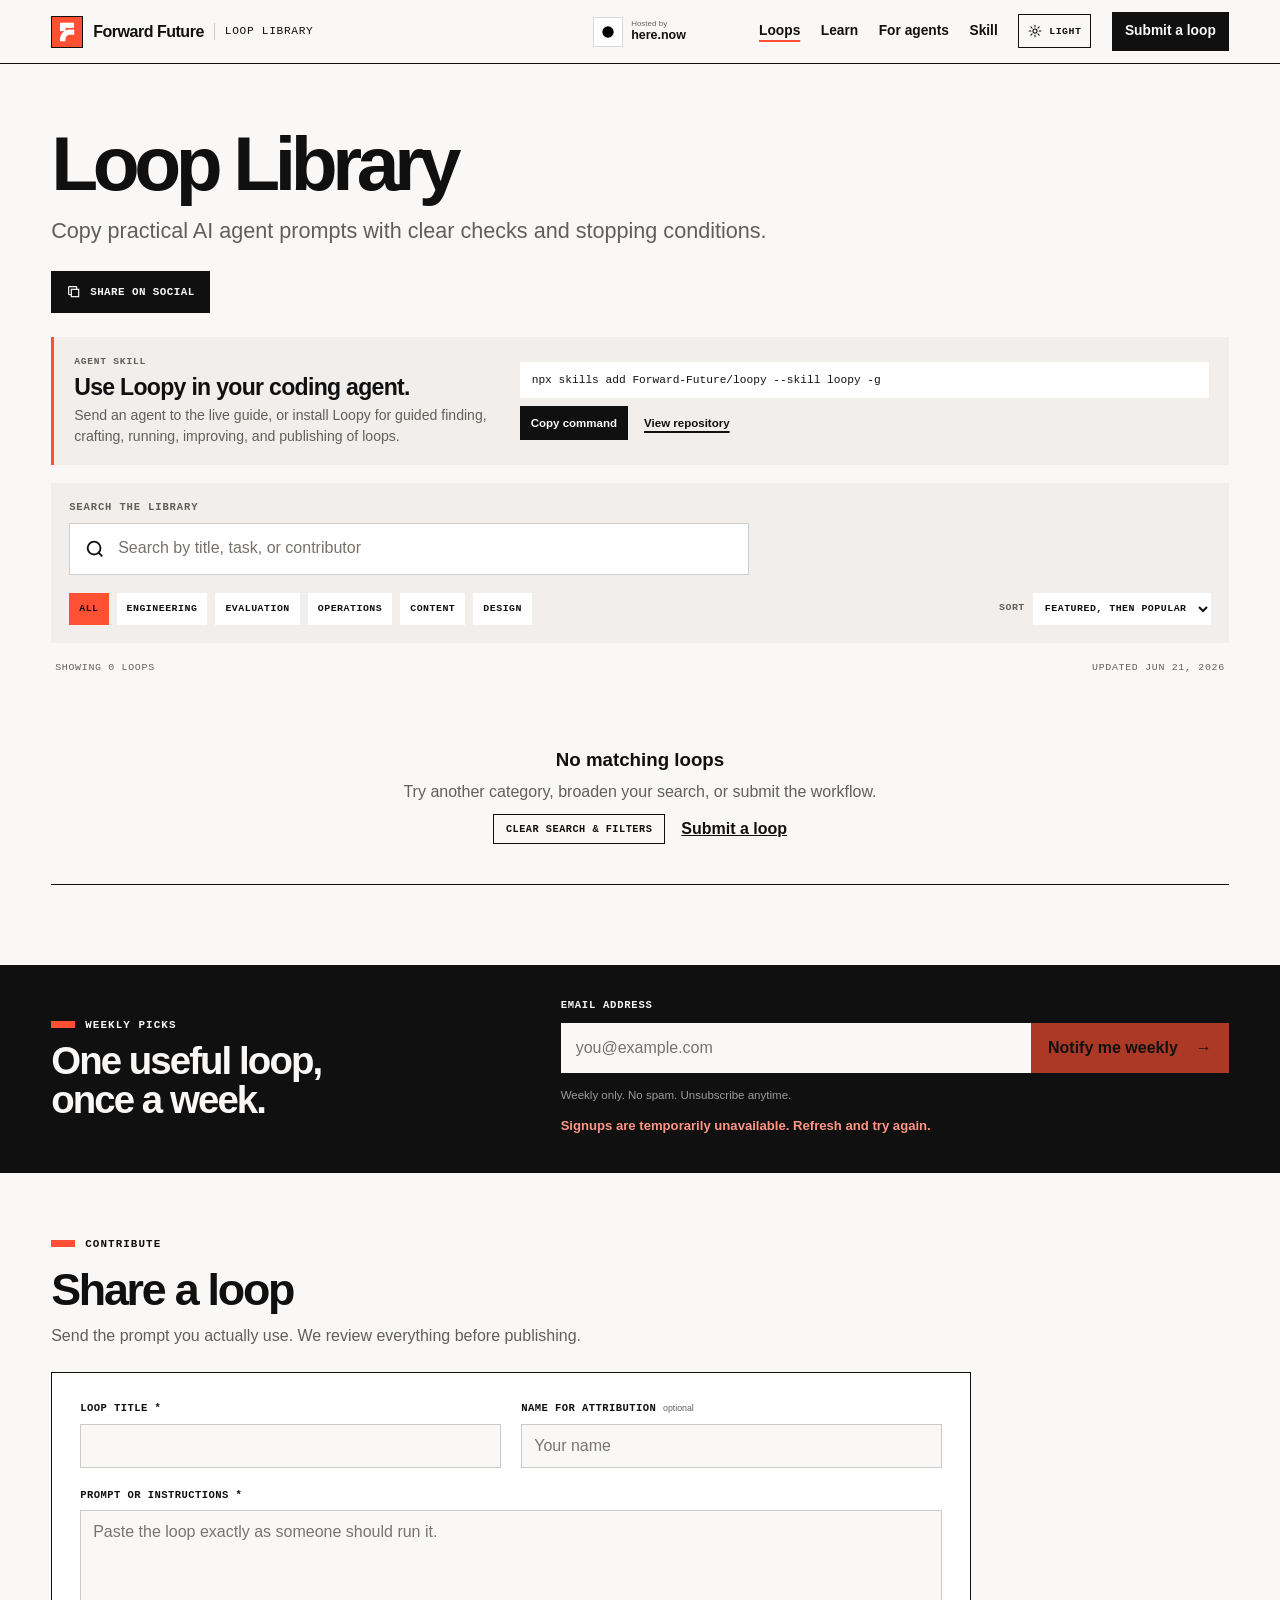
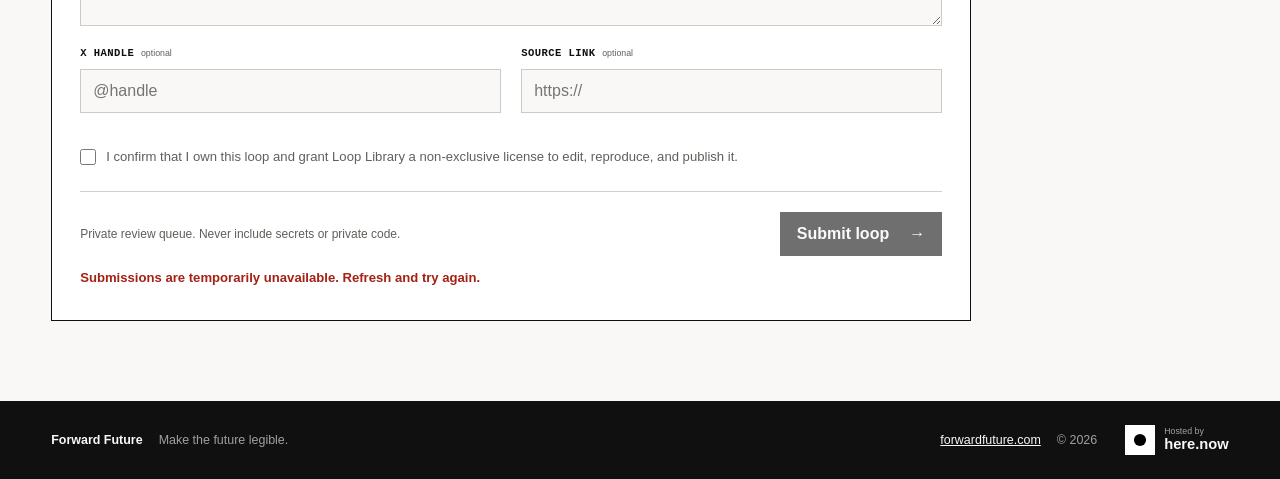
==== loop-library/site/index.html @ cc7cb171 "Separate Loop Library website from the Loopy skill Merge the repository layout separation and update" ====
<!doctype html>
<html lang="en">
  <head>
    <meta charset="utf-8" />
    <meta name="viewport" content="width=device-width, initial-scale=1" />
    <meta
      name="description"
      content="Copy practical AI agent workflows for engineering, research, editorial work, evaluation, and operations, each with a clear stopping condition."
    />
    <meta name="author" content="Forward Future" />
    <meta
      name="robots"
      content="index,follow,max-image-preview:large,max-snippet:-1"
    />
    <meta name="theme-color" content="#faf8f7" />
    <meta name="color-scheme" content="light dark" />
    <meta
      name="loop-library-form-api"
      content="https://loop-library-forms.mberman84.workers.dev"
    />
    <script>
      (() => {
        const storageKey = "loop-library-theme";
        let storedTheme;

        try {
          storedTheme = window.localStorage.getItem(storageKey);
        } catch {
          storedTheme = null;
        }

        const theme =
          storedTheme === "light" || storedTheme === "dark"
            ? storedTheme
            : window.matchMedia("(prefers-color-scheme: dark)").matches
              ? "dark"
              : "light";

        document.documentElement.dataset.theme = theme;
        document
          .querySelector('meta[name="theme-color"]')
          .setAttribute("content", theme === "dark" ? "#101010" : "#faf8f7");
      })();
    </script>
    <meta property="og:type" content="website" />
    <meta property="og:site_name" content="Loop Library" />
    <meta
      property="og:title"
      content="Loop Library: Repeatable AI Agent Workflows | Forward Future"
    />
    <meta
      property="og:description"
      content="Repeatable AI agent prompts with practical checks, proof, and stopping conditions."
    />
    <meta
      property="og:url"
      content="https://signals.forwardfuture.com/loop-library/"
    />
    <meta
      property="og:image"
      content="https://signals.forwardfuture.com/loop-library/assets/social/loop-library-20260621-2.png"
    />
    <meta
      property="og:image:secure_url"
      content="https://signals.forwardfuture.com/loop-library/assets/social/loop-library-20260621-2.png"
    />
    <meta property="og:image:type" content="image/png" />
    <meta
      property="og:image:alt"
      content="Loop Library — repeatable AI agent workflows from Forward Future"
    />
    <meta property="og:image:width" content="1200" />
    <meta property="og:image:height" content="630" />
    <meta name="twitter:card" content="summary_large_image" />
    <meta
      name="twitter:title"
      content="Loop Library: Repeatable AI Agent Workflows | Forward Future"
    />
    <meta
      name="twitter:description"
      content="Repeatable AI agent prompts with practical checks, proof, and stopping conditions."
    />
    <meta
      name="twitter:image"
      content="https://signals.forwardfuture.com/loop-library/assets/social/loop-library-20260621-2.png"
    />
    <meta
      name="twitter:image:alt"
      content="Loop Library — repeatable AI agent workflows from Forward Future"
    />
    <link
      rel="canonical"
      href="https://signals.forwardfuture.com/loop-library/"
    />
    <link
      rel="sitemap"
      type="application/xml"
      href="https://signals.forwardfuture.com/loop-library/sitemap.xml"
    />
    <link
      rel="alternate"
      type="application/atom+xml"
      title="Loop Library updates"
      href="https://signals.forwardfuture.com/loop-library/feed.xml"
    />
    <link
      rel="alternate"
      type="application/json"
      title="Loop Library catalog"
      href="https://signals.forwardfuture.com/loop-library/catalog.json"
    />
    <link
      rel="alternate"
      type="text/markdown"
      title="Loop Library catalog in Markdown"
      href="https://signals.forwardfuture.com/loop-library/catalog.md"
    />
    <link
      rel="alternate"
      type="text/plain"
      title="Loop Library agent instructions"
      href="https://signals.forwardfuture.com/loop-library/llms.txt"
    />
    <link
      rel="alternate"
      type="text/plain"
      title="Loop Library plain-text catalog"
      href="https://signals.forwardfuture.com/loop-library/catalog.txt"
    />
    <link
      rel="help"
      href="https://signals.forwardfuture.com/loop-library/agents/"
    />
    <link rel="icon" type="image/png" href="./assets/favicon.png" />
    <link rel="stylesheet" href="./styles.css?v=20260623-row-background-v2" />
    <script type="application/ld+json">
{
  "@context": "https://schema.org",
  "@graph": [
    {
      "@type": "Organization",
      "@id": "https://signals.forwardfuture.com/loop-library/#organization",
      "name": "Forward Future",
      "url": "https://forwardfuture.com/",
      "logo": {
        "@type": "ImageObject",
        "url": "https://signals.forwardfuture.com/loop-library/assets/ff-mark.png",
        "width": 1920,
        "height": 1920
      }
    },
    {
      "@type": "WebSite",
      "@id": "https://signals.forwardfuture.com/loop-library/#website",
      "url": "https://signals.forwardfuture.com/loop-library/",
      "name": "Loop Library",
      "description": "Practical AI agent workflows for engineering, research, editorial work, evaluation, and operations.",
      "publisher": {
        "@id": "https://signals.forwardfuture.com/loop-library/#organization"
      }
    },
    {
      "@type": "CollectionPage",
      "@id": "https://signals.forwardfuture.com/loop-library/#collection",
      "url": "https://signals.forwardfuture.com/loop-library/",
      "name": "Loop Library",
      "description": "A practical library of repeatable AI agent workflows with clear checks and stopping conditions.",
      "dateModified": "2026-06-21",
      "primaryImageOfPage": {
        "@type": "ImageObject",
        "url": "https://signals.forwardfuture.com/loop-library/assets/social/loop-library-20260621-2.png",
        "width": 1200,
        "height": 630
      },
      "isPartOf": {
        "@id": "https://signals.forwardfuture.com/loop-library/#website"
      },
      "about": {
        "@id": "https://signals.forwardfuture.com/loop-library/#ai-agent-loop"
      },
      "mainEntity": {
        "@type": "ItemList",
        "numberOfItems": 0,
        "itemListElement": []
      }
    },
    {
      "@type": "DefinedTerm",
      "@id": "https://signals.forwardfuture.com/loop-library/#ai-agent-loop",
      "name": "AI agent loop",
      "description": "A repeatable workflow in which an AI agent acts on a goal, checks the result, and continues until it reaches an explicit success or stop condition.",
      "url": "https://signals.forwardfuture.com/loop-library/learn/",
      "sameAs": [
        "https://code.claude.com/docs/en/agent-sdk/agent-loop",
        "https://arxiv.org/abs/2210.03629"
      ]
    }
  ]
}
    </script>
    <script src="./script.js?v=20260625-form-protection" defer></script>
    <title>Loop Library: Repeatable AI Agent Workflows | Forward Future</title>
  </head>
  <body>
    <a class="skip-link" href="#main">Skip to content</a>

    <header class="site-header">
      <a class="brand-lockup" href="#top" aria-label="Forward Future Loop Library">
        <img
          class="brand-mark"
          src="./assets/favicon.png"
          width="32"
          height="32"
          alt=""
        />
        <span class="brand-name">Forward Future</span>
        <span class="brand-product">Loop Library</span>
      </a>

      <a
        class="here-now-credit here-now-credit--header"
        data-here-now-credit
        href="https://here.now/r/signals"
        target="_blank"
        rel="noopener noreferrer"
        aria-label="Hosted by here.now"
      >
        <img
          class="here-now-credit__icon"
          src="./assets/here-now-icon.svg"
          alt=""
          aria-hidden="true"
        />
        <span class="here-now-credit__text">
          <small>Hosted by</small>
          <strong>here.now</strong>
        </span>
      </a>

      <nav class="site-nav" aria-label="Primary navigation">
        <a href="#library" aria-current="page">Loops</a>
        <a href="./learn/">Learn</a>
        <a href="./agents/">For agents</a>
        <a
          href="https://github.com/Forward-Future/loopy/tree/main/skills/loopy"
          target="_blank"
          rel="noopener noreferrer"
          aria-label="Loopy skill on GitHub"
        >
          Skill
        </a>
        <button
          class="theme-toggle"
          id="theme-toggle"
          type="button"
          aria-label="Switch to dark mode"
          aria-pressed="false"
        >
          <svg class="theme-icon theme-icon-light" viewBox="0 0 24 24" aria-hidden="true">
            <circle cx="12" cy="12" r="3.5"></circle>
            <path d="M12 2v3M12 19v3M4.9 4.9 7 7M17 17l2.1 2.1M2 12h3M19 12h3M4.9 19.1 7 17M17 7l2.1-2.1"></path>
          </svg>
          <svg class="theme-icon theme-icon-dark" viewBox="0 0 24 24" aria-hidden="true">
            <path d="M20 15.2A8.5 8.5 0 0 1 8.8 4a8.5 8.5 0 1 0 11.2 11.2Z"></path>
          </svg>
          <span class="theme-label theme-label-light">Light</span>
          <span class="theme-label theme-label-dark">Dark</span>
        </button>
        <a class="nav-cta" href="#submit">Submit a loop</a>
      </nav>
      <nav class="mobile-site-nav" aria-label="Primary navigation on small screens">
        <a href="#library" aria-current="page">Loops</a>
        <a href="./learn/">Learn</a>
        <a href="./agents/">For agents</a>
        <a
          href="https://github.com/Forward-Future/loopy/tree/main/skills/loopy"
          target="_blank"
          rel="noopener noreferrer"
          aria-label="Loopy skill on GitHub"
        >
          Skill
        </a>
      </nav>
    </header>

    <main id="main">
      <section class="library-section page-width" id="library">
        <div class="library-hero" id="top">
          <div class="library-intro">
            <h1>Loop Library</h1>
            <p class="hero-lede">
              Copy practical AI agent prompts with clear checks and stopping
              conditions.
            </p>
            <div class="share-actions" aria-label="Share Loop Library">
              <button
                class="share-action share-action-primary"
                type="button"
                data-copy-social-post
                data-post-text="Find Loops and create your own - Loop Library"
                data-post-url="https://signals.forwardfuture.com/loop-library/"
                aria-label="Copy a Loop Library social post"
              >
                <svg class="share-copy-icon" viewBox="0 0 24 24" aria-hidden="true">
                  <rect x="8" y="8" width="11" height="11"></rect>
                  <path d="M16 8V5a1 1 0 0 0-1-1H5a1 1 0 0 0-1 1v10a1 1 0 0 0 1 1h3"></path>
                </svg>
                <span>Share on social</span>
              </button>
            </div>
          </div>

        </div>

        <section
          class="skill-promo"
          id="agent-skill"
          aria-labelledby="agent-skill-title"
        >
          <div class="skill-promo-copy">
            <p class="skill-promo-kicker">Agent skill</p>
            <h2 id="agent-skill-title">
              Use Loopy in your coding agent.
            </h2>
            <p>
              Send an agent to the live guide, or install Loopy for guided
              finding, crafting, running, improving, and publishing of loops.
            </p>
          </div>

          <div class="skill-promo-actions">
            <code class="skill-install-command" data-skill-install-command
              >npx skills add Forward-Future/loopy --skill loopy
              -g</code
            >
            <div class="skill-action-row">
              <button
                class="skill-copy-button"
                type="button"
                data-copy-skill-command
              >
                <span>Copy command</span>
              </button>
              <a
                class="skill-github-link"
                href="https://github.com/Forward-Future/loopy"
                target="_blank"
                rel="noopener noreferrer"
              >
                View repository
              </a>
            </div>
          </div>
        </section>

        <div class="library-controls">
          <label class="search-control">
            <span class="search-control-label">Search the library</span>
            <span class="search-field">
              <svg viewBox="0 0 24 24" aria-hidden="true">
                <circle cx="11" cy="11" r="7"></circle>
                <path d="m20 20-4-4"></path>
              </svg>
              <input
                id="loop-search"
                type="search"
                placeholder="Search by title, task, or contributor"
                autocomplete="off"
              />
            </span>
          </label>

          <div class="library-refinements">
            <div
              class="category-filters"
              role="group"
              aria-label="Filter loops by category"
            >
              <button
                class="category-filter is-active"
                type="button"
                data-category-filter="all"
                aria-pressed="true"
              >
                All
              </button>
              <button
                class="category-filter"
                type="button"
                data-category-filter="engineering"
                aria-pressed="false"
              >
                Engineering
              </button>
              <button
                class="category-filter"
                type="button"
                data-category-filter="evaluation"
                aria-pressed="false"
              >
                Evaluation
              </button>
              <button
                class="category-filter"
                type="button"
                data-category-filter="operations"
                aria-pressed="false"
              >
                Operations
              </button>
              <button
                class="category-filter"
                type="button"
                data-category-filter="content"
                aria-pressed="false"
              >
                Content
              </button>
              <button
                class="category-filter"
                type="button"
                data-category-filter="design"
                aria-pressed="false"
              >
                Design
              </button>
            </div>

            <label class="sort-control" for="loop-sort">
              <span>Sort</span>
              <select id="loop-sort">
                <option value="featured">Featured, then popular</option>
                <option value="newest">Newest → oldest</option>
                <option value="oldest">Oldest → newest</option>
                <option value="alphabetical">A–Z</option>
              </select>
            </label>
          </div>
        </div>

        <div class="results-line">
          <p id="results-count" aria-live="polite">Showing 0 loops</p>
          <time datetime="2026-06-21">Updated Jun 21, 2026</time>
        </div>

        <div class="table-wrap">
          <table class="loop-table">
            <caption class="sr-only">
              Agentic engineering loops
            </caption>
            <thead>
              <tr>
                <th scope="col">Loop</th>
                <th scope="col"><span class="sr-only">Action</span></th>
              </tr>
            </thead>
            <tbody>
              <!-- LOOP_DATABASE_ROWS_START -->

              <!-- LOOP_DATABASE_ROWS_END -->

            </tbody>
          </table>
        </div>

        <div class="empty-state" id="empty-state" hidden>
          <h3>No matching loops</h3>
          <p>Try another category, broaden your search, or submit the workflow.</p>
          <div class="empty-state-actions">
            <button class="empty-state-reset" id="clear-filters" type="button">
              Clear search &amp; filters
            </button>
            <a href="#submit">Submit a loop</a>
          </div>
        </div>

        <nav
          class="pagination"
          id="library-pagination"
          aria-label="Loop pages"
          hidden
        >
          <button
            class="pagination-button"
            id="pagination-previous"
            type="button"
          >
            Previous
          </button>
          <p
            class="pagination-status"
            id="pagination-status"
            aria-live="polite"
          >
            Page 1 of 2
          </p>
          <button
            class="pagination-button"
            id="pagination-next"
            type="button"
          >
            Next
          </button>
        </nav>

      </section>

      <section class="newsletter-section" id="weekly">
        <div class="page-width newsletter-layout">
          <div class="newsletter-copy">
            <p class="eyebrow">Weekly picks</p>
            <h2>One useful loop, once a week.</h2>
          </div>

          <form class="newsletter-form" id="weekly-form" novalidate>
            <label for="weekly-email">Email address</label>
            <div class="newsletter-form-row">
              <input
                id="weekly-email"
                name="email"
                type="email"
                maxlength="160"
                autocomplete="email"
                inputmode="email"
                placeholder="you@example.com"
                required
              />
              <button class="newsletter-button" type="submit" disabled>
                <span>Notify me weekly</span>
                <span aria-hidden="true">&rarr;</span>
              </button>
            </div>

            <div
              class="form-verification form-verification--newsletter"
              id="weekly-turnstile"
              aria-label="Spam protection"
            ></div>

            <div class="form-trap" aria-hidden="true">
              <label>
                Company
                <input
                  name="newsletter_company"
                  type="text"
                  tabindex="-1"
                  autocomplete="off"
                />
              </label>
            </div>

            <p class="newsletter-note">
              Weekly only. No spam. Unsubscribe anytime.
            </p>
            <p
              class="form-status newsletter-status"
              id="weekly-status"
              role="status"
              aria-live="polite"
            ></p>
          </form>
        </div>
      </section>

      <section class="submission-section page-width" id="submit">
        <div class="submission-header">
          <p class="eyebrow">Contribute</p>
          <h2>Share a loop</h2>
          <p>Send the prompt you actually use. We review everything before publishing.</p>
        </div>

        <form class="submission-form" id="loop-form" novalidate>
          <div class="field-grid">
            <label class="field">
              <span>Loop title *</span>
              <input name="loop_title" type="text" maxlength="120" required />
            </label>

            <label class="field">
              <span>Name for attribution <small>optional</small></span>
              <input
                name="name"
                type="text"
                maxlength="80"
                autocomplete="name"
                placeholder="Your name"
              />
            </label>
          </div>

          <label class="field">
            <span>Prompt or instructions *</span>
            <textarea
              name="instructions"
              rows="5"
              maxlength="3000"
              placeholder="Paste the loop exactly as someone should run it."
              required
            ></textarea>
          </label>

          <div class="field-grid">
            <label class="field">
              <span>X handle <small>optional</small></span>
              <input
                name="x_handle"
                type="text"
                maxlength="16"
                autocomplete="off"
                autocapitalize="none"
                spellcheck="false"
                pattern="@?[A-Za-z0-9_]{1,15}"
                placeholder="@handle"
                title="Enter an X handle such as @handle."
              />
            </label>

            <label class="field">
              <span>Source link <small>optional</small></span>
              <input
                name="source_url"
                type="url"
                maxlength="300"
                inputmode="url"
                placeholder="https://"
              />
            </label>
          </div>

          <div class="form-trap" aria-hidden="true">
            <label>
              Company
              <input
                name="company"
                type="text"
                tabindex="-1"
                autocomplete="off"
              />
            </label>
          </div>

          <div
            class="form-verification"
            id="loop-turnstile"
            aria-label="Spam protection"
          ></div>

          <label class="consent-field">
            <input name="permission" type="checkbox" required />
            <span>
              I confirm that I own this loop and grant Loop Library a
              non-exclusive license to edit, reproduce, and publish it.
            </span>
          </label>

          <div class="form-footer">
            <p>
              Private review queue. Never include secrets or private code.
            </p>
            <button class="submit-button" type="submit" disabled>
              <span>Submit loop</span>
              <span aria-hidden="true">&rarr;</span>
            </button>
          </div>

          <p class="form-status" id="form-status" role="status" aria-live="polite"></p>
        </form>
      </section>
    </main>

    <footer class="site-footer">
      <div class="page-width footer-inner">
        <p><strong>Forward Future</strong> <span>Make the future legible.</span></p>
        <div class="footer-actions">
          <p>
            <a href="https://forwardfuture.com/" rel="noopener">forwardfuture.com</a>
            <span>&copy; 2026</span>
          </p>
          <a
            class="here-now-credit here-now-credit--footer"
            data-here-now-credit
            href="https://here.now/r/signals"
            target="_blank"
            rel="noopener noreferrer"
            aria-label="Hosted by here.now"
          >
            <img
              class="here-now-credit__icon"
              src="./assets/here-now-icon.svg"
              alt=""
              aria-hidden="true"
            />
            <span class="here-now-credit__text">
              <small>Hosted by</small>
              <strong>here.now</strong>
            </span>
          </a>
        </div>
      </div>
    </footer>

    <div class="toast" id="toast" role="status" aria-live="polite"></div>
  </body>
</html>
---- loop-library/site/styles.css ----
:root {
  color-scheme: light;
  --orange: #ff5033;
  --charcoal: #101010;
  --light: #faf8f7;
  --white: #ffffff;
  --violet: #cca5ff;
  --ink: var(--charcoal);
  --canvas: var(--light);
  --surface: var(--white);
  --surface-muted: #f1eeec;
  --solid-background: var(--charcoal);
  --solid-foreground: var(--light);
  --header-background: rgba(250, 248, 247, 0.96);
  --line: rgba(16, 16, 16, 0.2);
  --muted: #625e5a;
  --placeholder: #77716c;
  --success: #176429;
  --error: #a42114;
  --font-sans: Inter, "Helvetica Neue", Helvetica, Arial, sans-serif;
  --font-mono: "IBM Plex Mono", "SFMono-Regular", Menlo, Consolas, monospace;
  --max-width: 1320px;
  --page-pad: clamp(20px, 4vw, 56px);
}

:root[data-theme="dark"] {
  color-scheme: dark;
  --ink: var(--light);
  --canvas: var(--charcoal);
  --surface: #1b1b1a;
  --surface-muted: #171716;
  --solid-background: var(--light);
  --solid-foreground: var(--charcoal);
  --header-background: rgba(16, 16, 16, 0.94);
  --line: rgba(250, 248, 247, 0.22);
  --muted: #b8b2ae;
  --placeholder: #928c87;
  --success: #7fd69a;
  --error: #ff9584;
}

* {
  box-sizing: border-box;
}

html {
  scroll-behavior: smooth;
  scroll-padding-top: 72px;
}

body {
  margin: 0;
  color: var(--ink);
  background: var(--canvas);
  font-family: var(--font-sans);
  font-size: 16px;
  line-height: 1.5;
  -webkit-font-smoothing: antialiased;
}

body,
button,
input,
select,
textarea {
  font-family: var(--font-sans);
}

button,
input,
select,
textarea {
  font-size: inherit;
}

a {
  color: inherit;
}

img,
svg {
  display: block;
}

h1,
h2,
h3,
p,
dl,
dd,
ol,
ul {
  margin-top: 0;
}

h1,
h2,
h3 {
  text-wrap: balance;
}

code {
  font-family: var(--font-mono);
  font-size: 0.9em;
}

.page-width {
  width: min(100%, var(--max-width));
  margin-inline: auto;
  padding-inline: var(--page-pad);
}

.sr-only {
  position: absolute;
  width: 1px;
  height: 1px;
  padding: 0;
  margin: -1px;
  overflow: hidden;
  clip: rect(0, 0, 0, 0);
  white-space: nowrap;
  border: 0;
}

.skip-link {
  position: fixed;
  z-index: 100;
  top: 8px;
  left: 8px;
  padding: 10px 14px;
  color: var(--solid-foreground);
  background: var(--solid-background);
  transform: translateY(-160%);
}

.skip-link:focus {
  transform: translateY(0);
}

.site-header {
  position: sticky;
  z-index: 20;
  top: 0;
  display: grid;
  grid-template-columns: minmax(0, 1fr) auto minmax(0, 1fr);
  min-height: 64px;
  align-items: center;
  gap: 24px;
  padding: 0 var(--page-pad);
  border-bottom: 1px solid var(--ink);
  background: var(--header-background);
  backdrop-filter: blur(12px);
}

.brand-lockup {
  display: flex;
  justify-self: start;
  align-items: center;
  gap: 10px;
  text-decoration: none;
}

.brand-mark {
  flex: 0 0 auto;
  border: 1px solid var(--ink);
}

.brand-name {
  font-weight: 800;
  letter-spacing: -0.03em;
}

.brand-product {
  padding-left: 10px;
  border-left: 1px solid var(--line);
  font-family: var(--font-mono);
  font-size: 0.7rem;
  letter-spacing: 0.06em;
  text-transform: uppercase;
}

.site-nav {
  display: flex;
  justify-self: end;
  align-items: center;
  gap: clamp(12px, 1.6vw, 24px);
  font-size: 0.86rem;
  font-weight: 700;
  white-space: nowrap;
}

.site-nav a {
  text-decoration: none;
}

.site-nav a:hover,
.site-nav a:focus-visible {
  text-decoration: underline;
  text-underline-offset: 4px;
}

.site-nav a[aria-current="page"] {
  text-decoration: underline;
  text-decoration-color: var(--orange);
  text-decoration-thickness: 2px;
  text-underline-offset: 5px;
}

.mobile-site-nav {
  display: none;
}

.theme-toggle {
  display: inline-flex;
  min-height: 34px;
  align-items: center;
  gap: 7px;
  padding: 7px 9px;
  border: 1px solid var(--ink);
  color: var(--ink);
  background: transparent;
  cursor: pointer;
  font-family: var(--font-mono);
  font-size: 0.62rem;
  font-weight: 600;
  letter-spacing: 0.05em;
  text-transform: uppercase;
}

.theme-toggle:hover,
.theme-toggle:focus-visible {
  color: var(--charcoal);
  background: var(--orange);
}

.theme-icon {
  width: 14px;
  height: 14px;
  fill: none;
  stroke: currentColor;
  stroke-linecap: round;
  stroke-linejoin: round;
  stroke-width: 1.8;
}

.theme-icon-dark,
.theme-label-dark {
  display: none;
}

:root[data-theme="dark"] .theme-icon-light,
:root[data-theme="dark"] .theme-label-light {
  display: none;
}

:root[data-theme="dark"] .theme-icon-dark {
  display: block;
}

:root[data-theme="dark"] .theme-label-dark {
  display: inline;
}

.nav-cta {
  padding: 9px 13px;
  color: var(--solid-foreground);
  background: var(--solid-background);
}

.nav-cta:hover,
.nav-cta:focus-visible {
  color: var(--charcoal);
  background: var(--orange);
  text-decoration: none;
}

.here-now-credit {
  display: inline-flex;
  flex: 0 0 auto;
  align-items: center;
  gap: 9px;
  color: inherit;
  text-decoration: none;
  transition:
    opacity 180ms ease,
    transform 180ms ease;
}

.here-now-credit:hover {
  opacity: 0.72;
  text-decoration: none;
  transform: translateY(-1px);
}

.here-now-credit:focus-visible {
  border-radius: 2px;
  outline: 2px solid currentColor;
  outline-offset: 4px;
  text-decoration: none;
}

.here-now-credit__icon {
  width: 28px;
  height: 28px;
  flex: 0 0 auto;
  outline: 1px solid rgba(16, 16, 16, 0.14);
}

.here-now-credit__text {
  display: grid;
  gap: 1px;
}

.here-now-credit small,
.here-now-credit strong {
  display: block;
  line-height: 1;
}

.here-now-credit small {
  opacity: 0.62;
  font-family: var(--font-sans);
  font-size: 0.5rem;
  font-weight: 500;
  letter-spacing: 0;
  text-transform: none;
}

.here-now-credit strong {
  font-size: 0.78rem;
  font-weight: 700;
  line-height: 1.05;
}

.here-now-credit--footer {
  color: var(--light);
}

.here-now-credit--header {
  justify-self: center;
}

.here-now-credit--footer .here-now-credit__icon {
  width: 30px;
  height: 30px;
}

.here-now-credit--footer small {
  font-size: 0.55rem;
}

.here-now-credit--footer strong {
  font-size: 0.92rem;
}

.eyebrow {
  margin-bottom: 16px;
  font-family: var(--font-mono);
  font-size: 0.68rem;
  font-weight: 600;
  letter-spacing: 0.1em;
  line-height: 1.3;
  text-transform: uppercase;
}

.eyebrow::before {
  display: inline-block;
  width: 24px;
  height: 7px;
  margin-right: 10px;
  background: var(--orange);
  content: "";
}

.library-hero {
  max-width: 760px;
}

.library-intro h1 {
  max-width: 1100px;
  margin-bottom: 16px;
  font-size: clamp(3.25rem, 6vw, 5rem);
  font-weight: 800;
  letter-spacing: -0.07em;
  line-height: 0.92;
}

.hero-lede {
  max-width: 720px;
  margin-bottom: 22px;
  color: var(--muted);
  font-size: clamp(1.1rem, 1.8vw, 1.35rem);
}

.library-section,
.submission-section {
  padding-top: clamp(48px, 6vw, 64px);
  padding-bottom: clamp(56px, 7vw, 80px);
}

.library-intro {
  max-width: 760px;
}

.share-actions {
  display: flex;
  align-items: center;
  flex-wrap: wrap;
  gap: 10px;
  margin-top: 24px;
}

.share-action {
  display: inline-flex;
  min-height: 42px;
  align-items: center;
  justify-content: center;
  gap: 8px;
  padding: 9px 14px;
  border: 1px solid var(--ink);
  color: var(--ink);
  background: transparent;
  cursor: pointer;
  font-family: var(--font-mono);
  font-size: 0.68rem;
  font-weight: 700;
  letter-spacing: 0.04em;
  line-height: 1;
  text-decoration: none;
  text-transform: uppercase;
}

.share-action-primary {
  color: var(--solid-foreground);
  background: var(--solid-background);
}

.share-action:hover,
.share-action:focus-visible,
.share-action.is-copied {
  color: var(--charcoal);
  background: var(--orange);
}

.share-action:focus-visible {
  outline: 2px solid var(--ink);
  outline-offset: 3px;
}

.share-copy-icon {
  width: 16px;
  height: 16px;
  fill: none;
  stroke: currentColor;
  stroke-linecap: square;
  stroke-linejoin: miter;
  stroke-width: 1.8;
}

.copy-fallback {
  display: grid;
  width: min(100%, 720px);
  flex: 1 0 100%;
  gap: 8px;
  margin-top: 4px;
}

.copy-fallback span {
  color: var(--muted);
  font-family: var(--font-mono);
  font-size: 0.64rem;
  font-weight: 700;
  letter-spacing: 0.05em;
  text-transform: uppercase;
}

.copy-fallback textarea {
  width: 100%;
  min-height: 96px;
  padding: 12px;
  border: 1px solid var(--ink);
  color: var(--ink);
  background: var(--surface);
  line-height: 1.5;
  resize: vertical;
}

.copy-fallback textarea:focus {
  outline: 2px solid var(--ink);
  outline-offset: 2px;
}

.skill-promo {
  display: grid;
  align-items: center;
  gap: clamp(18px, 3vw, 32px);
  margin-top: 24px;
  padding: 18px 20px;
  border-left: 3px solid var(--orange);
  color: var(--ink);
  background: var(--surface-muted);
  grid-template-columns: minmax(0, 0.75fr) minmax(360px, 1.25fr);
}

.skill-promo-copy h2 {
  margin-bottom: 4px;
  font-size: clamp(1.15rem, 1.8vw, 1.45rem);
  font-weight: 800;
  letter-spacing: -0.03em;
  line-height: 1.1;
}

.skill-promo-copy > p:last-child {
  margin-bottom: 0;
  color: var(--muted);
  font-size: 0.88rem;
}

.skill-promo-kicker {
  margin-bottom: 6px;
  color: var(--muted);
  font-family: var(--font-mono);
  font-size: 0.6rem;
  font-weight: 700;
  letter-spacing: 0.08em;
  text-transform: uppercase;
}

.skill-promo-actions {
  min-width: 0;
}

.skill-install-command {
  display: block;
  padding: 10px 12px;
  color: var(--ink);
  background: var(--surface);
  font-size: 0.7rem;
  overflow-wrap: anywhere;
}

.skill-action-row {
  display: flex;
  align-items: center;
  flex-wrap: wrap;
  gap: 10px 16px;
  margin-top: 8px;
}

.skill-copy-button,
.skill-github-link {
  font-size: 0.72rem;
  font-weight: 800;
}

.skill-copy-button {
  min-height: 34px;
  padding: 7px 10px;
  border: 1px solid var(--ink);
  color: var(--solid-foreground);
  background: var(--solid-background);
  cursor: pointer;
}

.skill-copy-button:hover,
.skill-copy-button:focus-visible {
  color: var(--ink);
  background: var(--canvas);
}

.skill-github-link {
  text-decoration-thickness: 2px;
  text-underline-offset: 4px;
}

.skill-github-link:hover,
.skill-github-link:focus-visible {
  text-decoration-thickness: 4px;
}

.skill-promo + .library-controls {
  margin-top: 18px;
}

.section-heading {
  display: grid;
  align-items: end;
  gap: 32px;
  grid-template-columns: minmax(0, 1fr) minmax(260px, 420px);
}

.section-heading h2 {
  margin-bottom: 0;
  font-size: clamp(2.25rem, 3.8vw, 3.5rem);
  font-weight: 800;
  letter-spacing: -0.055em;
  line-height: 0.98;
}

.section-heading > p {
  margin-bottom: 4px;
  color: var(--muted);
}

.library-controls {
  display: flex;
  align-items: stretch;
  flex-direction: column;
  gap: 18px;
  margin-top: 32px;
  padding: 18px;
  background: var(--surface-muted);
}

.search-control {
  display: block;
  width: min(100%, 680px);
  cursor: text;
}

.search-control-label {
  display: block;
  width: max-content;
  padding: 0;
  margin-bottom: 8px;
  color: var(--muted);
  background: transparent;
  font-family: var(--font-mono);
  font-size: 0.66rem;
  font-weight: 700;
  letter-spacing: 0.08em;
  line-height: 1.3;
  text-transform: uppercase;
}

.search-field {
  display: flex;
  min-height: 52px;
  align-items: center;
  gap: 12px;
  padding: 0 14px;
  border: 1px solid var(--line);
  background: var(--surface);
}

.search-control:focus-within {
  color: var(--orange);
}

.search-control:hover .search-field {
  border-color: var(--ink);
}

.search-control:focus-within .search-field {
  border-color: var(--orange);
  outline: 2px solid var(--orange);
  outline-offset: 2px;
}

.search-field svg {
  width: 22px;
  height: 22px;
  flex: 0 0 auto;
  fill: none;
  stroke: currentColor;
  stroke-width: 2;
}

.search-field input {
  width: 100%;
  padding: 13px 0;
  border: 0;
  border-bottom: 2px solid transparent;
  outline: 0;
  color: var(--ink);
  background: transparent;
  font-weight: 650;
}

.search-control input:focus-visible {
  border-bottom-color: currentColor;
}

.search-field input::placeholder {
  color: var(--placeholder);
  font-weight: 500;
}

.category-filters {
  display: flex;
  flex-wrap: wrap;
  gap: 8px;
}

.library-refinements {
  display: flex;
  align-items: center;
  justify-content: space-between;
  gap: 16px;
}

.category-filter {
  min-height: 32px;
  padding: 6px 10px;
  border: 0;
  color: var(--ink);
  background: var(--surface);
  cursor: pointer;
  font-family: var(--font-mono);
  font-size: 0.62rem;
  font-weight: 600;
  letter-spacing: 0.05em;
  text-transform: uppercase;
}

.category-filter:hover,
.category-filter:focus-visible,
.category-filter.is-active {
  color: var(--charcoal);
  background: var(--orange);
}

.category-filter:focus-visible {
  outline: 2px solid currentColor;
  outline-offset: 2px;
}

.sort-control {
  display: flex;
  flex: 0 0 auto;
  align-items: center;
  gap: 8px;
  color: var(--muted);
  font-family: var(--font-mono);
  font-size: 0.62rem;
  font-weight: 600;
  letter-spacing: 0.05em;
  text-transform: uppercase;
}

.sort-control select {
  min-height: 32px;
  padding: 6px 8px;
  border: 0;
  border-radius: 0;
  color: var(--ink);
  background: var(--surface);
  cursor: pointer;
  font: inherit;
  letter-spacing: inherit;
  text-transform: uppercase;
}

.sort-control select:focus-visible {
  outline: 2px solid var(--orange);
  outline-offset: 2px;
}

.sort-control select.is-pointer-focused:focus {
  outline: none;
}

.copy-button {
  border: 1px solid var(--ink);
  color: var(--ink);
  background: transparent;
  cursor: pointer;
  font-family: var(--font-mono);
  font-size: 0.64rem;
  font-weight: 600;
  letter-spacing: 0.05em;
  text-transform: uppercase;
}

.results-line {
  display: flex;
  justify-content: space-between;
  padding: 18px 4px 10px;
  color: var(--muted);
  font-family: var(--font-mono);
  font-size: 0.62rem;
  letter-spacing: 0.07em;
  text-transform: uppercase;
}

.results-line p {
  margin-bottom: 0;
}

.table-wrap {
  width: 100%;
  overflow-x: auto;
}

.loop-table {
  width: 100%;
  border-collapse: separate;
  border-spacing: 0 10px;
  background: transparent;
}

.loop-table {
  table-layout: fixed;
}

.loop-table th {
  padding: 0;
  border: 0;
  font-family: var(--font-mono);
  font-size: 0.62rem;
  font-weight: 600;
  letter-spacing: 0.07em;
  text-align: left;
  text-transform: uppercase;
}

.loop-table thead {
  position: absolute;
  width: 1px;
  height: 1px;
  padding: 0;
  margin: -1px;
  overflow: hidden;
  clip: rect(0, 0, 0, 0);
  white-space: nowrap;
}

.loop-table th:nth-child(2) {
  width: 124px;
}

.loop-row {
  background: var(--surface);
}

.loop-table td {
  padding: 22px 20px;
  border: 0;
  background: transparent;
  vertical-align: top;
}

.loop-row[hidden] {
  display: none;
}

.cell-loop h3 {
  margin-bottom: 6px;
  font-size: 1.08rem;
  letter-spacing: -0.025em;
}

.loop-meta {
  display: flex;
  align-items: baseline;
  flex-wrap: wrap;
  gap: 4px 8px;
  margin-bottom: 6px;
}

.loop-category,
.loop-attribution {
  color: var(--muted);
  font-family: var(--font-mono);
  font-size: 0.6rem;
}

.loop-category {
  font-weight: 600;
  letter-spacing: 0.07em;
  text-transform: uppercase;
}

.loop-attribution {
  letter-spacing: 0.02em;
}

.loop-attribution::before {
  margin-right: 8px;
  content: "·";
}

.loop-featured {
  display: inline-flex;
  align-items: center;
  align-self: center;
  min-height: 18px;
  padding: 2px 5px;
  color: var(--charcoal);
  background: var(--orange);
  font-family: var(--font-mono);
  font-size: 0.54rem;
  font-weight: 700;
  letter-spacing: 0.06em;
  line-height: 1;
  text-transform: uppercase;
}

.loop-title-link {
  scroll-margin-top: 80px;
  text-decoration: none;
  text-underline-offset: 4px;
}

.loop-title-link:hover,
.loop-title-link:focus-visible {
  text-decoration: underline;
  text-decoration-color: var(--orange);
  text-decoration-thickness: 2px;
}

.cell-loop p {
  color: var(--muted);
  font-size: 0.9rem;
}

.cell-loop p {
  max-width: 660px;
  margin-bottom: 0;
}

.cell-loop .loop-summary {
  display: none;
}

.cell-loop [data-prompt] {
  margin-top: 8px;
  color: var(--muted);
  font-size: 0.86rem;
  line-height: 1.5;
}

.cell-loop [data-prompt].is-collapsible:not(.is-expanded) {
  display: -webkit-box;
  overflow: hidden;
  -webkit-box-orient: vertical;
  -webkit-line-clamp: 3;
}

.loop-prompt-toggle {
  padding: 0;
  margin-top: 8px;
  border: 0;
  color: var(--ink);
  background: transparent;
  cursor: pointer;
  font-family: var(--font-mono);
  font-size: 0.64rem;
  font-weight: 700;
  letter-spacing: 0.04em;
}

.cell-action {
  display: flex;
  align-items: flex-end;
  flex-direction: column;
  gap: 8px;
  text-align: right;
}

.vote-controls {
  display: inline-flex;
  min-height: 30px;
  align-items: center;
  gap: 1px;
  padding: 2px;
  color: var(--muted);
  background: var(--surface-muted);
}

.vote-controls[hidden] {
  display: none;
}

.vote-label {
  padding: 0 5px 0 6px;
  font-family: var(--font-mono);
  font-size: 0.57rem;
  font-weight: 700;
  letter-spacing: 0.05em;
  text-transform: uppercase;
}

.vote-button {
  display: inline-flex;
  min-width: 38px;
  min-height: 28px;
  align-items: center;
  justify-content: center;
  gap: 4px;
  padding: 4px 6px;
  border: 0;
  color: var(--muted);
  background: transparent;
  cursor: pointer;
  font-family: var(--font-mono);
  font-size: 0.67rem;
  font-weight: 700;
  opacity: 0.88;
}

.vote-button svg {
  width: 15px;
  height: 15px;
  fill: none;
  stroke: currentColor;
  stroke-linecap: square;
  stroke-linejoin: miter;
  stroke-width: 2;
}

.vote-button:hover,
.vote-button:focus-visible,
.vote-button[aria-pressed="true"] {
  color: var(--ink);
  background: var(--surface);
  opacity: 1;
}

.vote-button[aria-pressed="true"] {
  color: var(--orange);
}

.vote-button:focus-visible {
  position: relative;
  outline: 2px solid var(--ink);
  outline-offset: 2px;
  z-index: 1;
}

.vote-button:disabled {
  cursor: wait;
  opacity: 0.5;
}

.vote-account {
  display: flex;
  align-items: center;
  justify-content: flex-end;
  gap: 10px;
  padding: 8px 0;
  color: var(--muted);
  font-family: var(--font-mono);
  font-size: 0.64rem;
}

.vote-account button {
  padding: 3px 0;
  border: 0;
  border-bottom: 1px solid currentColor;
  color: var(--ink);
  background: transparent;
  cursor: pointer;
  font: inherit;
  font-weight: 700;
}

.detail-actions {
  display: flex;
  align-items: center;
  flex-wrap: wrap;
  gap: 12px;
  margin-top: 24px;
}

.detail-actions .share-actions {
  margin-top: 0;
}

.login-dialog {
  width: min(480px, calc(100vw - 32px));
  padding: 0;
  border: 1px solid var(--ink);
  color: var(--ink);
  background: var(--surface);
}

.login-dialog::backdrop {
  background: rgba(16, 16, 16, 0.72);
  backdrop-filter: blur(3px);
}

.login-dialog-panel {
  padding: clamp(24px, 5vw, 36px);
}

.login-dialog h2 {
  margin-bottom: 10px;
  font-size: clamp(2rem, 5vw, 2.7rem);
  letter-spacing: -0.055em;
  line-height: 1;
}

.login-dialog-panel > p:not(.eyebrow) {
  color: var(--muted);
}

.login-providers {
  display: grid;
  gap: 10px;
  margin: 24px 0 18px;
}

.login-provider {
  display: flex;
  min-height: 46px;
  align-items: center;
  justify-content: center;
  padding: 10px 14px;
  border: 1px solid var(--ink);
  color: var(--solid-foreground);
  background: var(--solid-background);
  font-family: var(--font-mono);
  font-size: 0.72rem;
  font-weight: 700;
  letter-spacing: 0.04em;
  text-decoration: none;
  text-transform: uppercase;
}

.login-provider:hover,
.login-provider:focus-visible {
  color: var(--charcoal);
  background: var(--orange);
}

.login-cancel {
  padding: 4px 0;
  border: 0;
  border-bottom: 1px solid currentColor;
  color: var(--ink);
  background: transparent;
  cursor: pointer;
  font-family: var(--font-mono);
  font-size: 0.68rem;
  font-weight: 700;
}

.copy-button {
  min-height: 38px;
  padding: 9px 13px;
  border-color: var(--solid-background);
  color: var(--solid-foreground);
  background: var(--solid-background);
  font-weight: 700;
}

.copy-button:hover,
.copy-button:focus-visible {
  color: var(--charcoal);
  background: var(--orange);
}

.empty-state {
  padding: 40px 24px;
  border-bottom: 1px solid var(--ink);
  text-align: center;
}

.empty-state h3 {
  margin-bottom: 6px;
}

.empty-state p {
  margin-bottom: 10px;
  color: var(--muted);
}

.empty-state a {
  font-weight: 700;
}

.empty-state-actions {
  display: flex;
  align-items: center;
  justify-content: center;
  flex-wrap: wrap;
  gap: 16px;
}

.empty-state-reset {
  padding: 8px 12px;
  border: 1px solid var(--ink);
  color: var(--ink);
  background: transparent;
  cursor: pointer;
  font-family: var(--font-mono);
  font-size: 0.64rem;
  font-weight: 600;
  letter-spacing: 0.05em;
  text-transform: uppercase;
}

.empty-state-reset:hover,
.empty-state-reset:focus-visible {
  color: var(--solid-foreground);
  background: var(--solid-background);
}

.empty-state-reset:focus-visible {
  outline: 2px solid currentColor;
  outline-offset: 2px;
}

.pagination {
  display: flex;
  align-items: center;
  justify-content: center;
  gap: 16px;
  padding: 20px 0 0;
}

.pagination[hidden] {
  display: none;
}

.pagination-button {
  min-width: 92px;
  padding: 8px 12px;
  border: 1px solid var(--ink);
  color: var(--ink);
  background: transparent;
  cursor: pointer;
  font-family: var(--font-mono);
  font-size: 0.64rem;
  font-weight: 600;
  letter-spacing: 0.05em;
  text-transform: uppercase;
}

.pagination-button:hover,
.pagination-button:focus-visible {
  color: var(--solid-foreground);
  background: var(--solid-background);
}

.pagination-button:focus-visible {
  outline: 2px solid currentColor;
  outline-offset: 2px;
}

.pagination-button:disabled {
  border-color: var(--line);
  color: var(--muted);
  background: transparent;
  cursor: not-allowed;
  opacity: 0.55;
}

.pagination-status {
  min-width: 92px;
  margin-bottom: 0;
  color: var(--muted);
  font-family: var(--font-mono);
  font-size: 0.68rem;
  font-weight: 600;
  letter-spacing: 0.06em;
  text-align: center;
  text-transform: uppercase;
}

.newsletter-section {
  padding: 32px 0;
  border-top: 1px solid var(--ink);
  border-bottom: 1px solid var(--ink);
  color: var(--light);
  background: var(--charcoal);
}

.newsletter-layout {
  display: grid;
  align-items: center;
  gap: clamp(24px, 5vw, 64px);
  grid-template-columns: minmax(240px, 0.8fr) minmax(360px, 1.2fr);
}

.newsletter-copy .eyebrow {
  margin-bottom: 10px;
}

.newsletter-copy h2 {
  margin-bottom: 0;
  font-size: clamp(1.65rem, 3vw, 2.5rem);
  font-weight: 800;
  letter-spacing: -0.05em;
  line-height: 1;
}

.newsletter-form {
  position: relative;
}

.newsletter-form > label {
  display: block;
  margin-bottom: 9px;
  font-family: var(--font-mono);
  font-size: 0.66rem;
  font-weight: 600;
  letter-spacing: 0.07em;
  text-transform: uppercase;
}

.newsletter-form-row {
  display: grid;
  grid-template-columns: minmax(0, 1fr) auto;
}

.newsletter-form-row input {
  min-width: 0;
  min-height: 50px;
  padding: 12px 14px;
  border: 1px solid var(--light);
  border-radius: 0;
  outline: none;
  color: var(--charcoal);
  background: var(--light);
}

.newsletter-form-row input::placeholder {
  color: #77716c;
}

.newsletter-form-row input:focus {
  outline: 3px solid var(--orange);
  outline-offset: -3px;
}

.newsletter-button {
  display: inline-flex;
  min-height: 50px;
  align-items: center;
  justify-content: center;
  gap: 18px;
  padding: 11px 16px;
  border: 1px solid var(--orange);
  color: var(--charcoal);
  background: var(--orange);
  cursor: pointer;
  font-weight: 800;
}

.newsletter-button:hover,
.newsletter-button:focus-visible {
  border-color: var(--light);
  color: var(--charcoal);
  background: var(--light);
}

.newsletter-button:disabled {
  cursor: wait;
  opacity: 0.65;
}

.newsletter-note {
  margin: 10px 0 0;
  color: rgba(250, 248, 247, 0.6);
  font-size: 0.72rem;
}

.form-verification {
  width: 100%;
  margin-top: 14px;
}

.form-verification--newsletter {
  color-scheme: dark;
}

.newsletter-status {
  margin-bottom: -8px;
}

.newsletter-form .form-status.is-success {
  color: #7fd69a;
}

.newsletter-form .form-status.is-error {
  color: #ff9584;
}

.submission-section {
  padding-top: clamp(48px, 6vw, 64px);
}

.submission-header {
  max-width: 720px;
}

.submission-header h2 {
  margin-bottom: 12px;
  font-size: clamp(2rem, 3.5vw, 3rem);
  letter-spacing: -0.05em;
  line-height: 1;
}

.submission-header > p:last-child {
  margin-bottom: 0;
  color: var(--muted);
}

.submission-form {
  width: min(100%, 920px);
  margin-top: 24px;
  padding: clamp(20px, 3vw, 28px);
  border: 1px solid var(--ink);
  background: var(--surface);
}

.field-grid {
  display: grid;
  gap: 20px;
  grid-template-columns: repeat(2, minmax(0, 1fr));
}

.field {
  position: relative;
  display: block;
  margin-bottom: 20px;
}

.field > span {
  display: block;
  margin-bottom: 7px;
  font-family: var(--font-mono);
  font-size: 0.66rem;
  font-weight: 600;
  letter-spacing: 0.04em;
  text-transform: uppercase;
}

.field small {
  color: var(--muted);
  font-family: var(--font-sans);
  font-weight: 400;
  letter-spacing: 0;
  text-transform: none;
}

.field input,
.field select,
.field textarea {
  width: 100%;
  padding: 12px;
  border: 1px solid var(--line);
  border-radius: 0;
  outline: none;
  color: var(--ink);
  background: var(--canvas);
}

.field input:focus,
.field select:focus,
.field textarea:focus {
  border-color: var(--ink);
}

.field textarea {
  display: block;
  resize: vertical;
}

.form-trap {
  position: absolute;
  left: -10000px;
  width: 1px;
  height: 1px;
  overflow: hidden;
}

.consent-field {
  display: flex;
  align-items: flex-start;
  gap: 10px;
  margin-top: 4px;
  color: var(--muted);
  font-size: 0.82rem;
}

.consent-field input {
  width: 16px;
  height: 16px;
  flex: 0 0 auto;
  margin: 2px 0 0;
  accent-color: var(--orange);
}

.form-footer {
  display: flex;
  align-items: center;
  justify-content: space-between;
  gap: 24px;
  margin-top: 24px;
  padding-top: 20px;
  border-top: 1px solid var(--line);
}

.form-footer p {
  max-width: 500px;
  margin-bottom: 0;
  color: var(--muted);
  font-size: 0.75rem;
}

.submit-button {
  display: inline-flex;
  min-height: 44px;
  align-items: center;
  justify-content: center;
  gap: 20px;
  padding: 10px 16px;
  border: 1px solid var(--ink);
  color: var(--solid-foreground);
  background: var(--solid-background);
  cursor: pointer;
  font-weight: 800;
}

.submit-button:hover,
.submit-button:focus-visible {
  color: var(--charcoal);
  background: var(--orange);
}

.submit-button:disabled {
  cursor: wait;
  opacity: 0.6;
}

.form-status {
  min-height: 24px;
  margin: 12px 0 0;
  font-size: 0.82rem;
  font-weight: 700;
}

.form-status:empty {
  display: none;
}

.form-status.is-success {
  color: var(--success);
}

.form-status.is-error {
  color: var(--error);
}

.detail-main {
  max-width: 1120px;
  padding-top: clamp(28px, 4vw, 44px);
  padding-bottom: clamp(56px, 7vw, 88px);
}

.breadcrumbs {
  margin-bottom: clamp(36px, 5vw, 56px);
  font-family: var(--font-mono);
  font-size: 0.64rem;
  font-weight: 600;
  letter-spacing: 0.05em;
  text-transform: uppercase;
}

.breadcrumbs a {
  text-underline-offset: 3px;
}

.detail-hero {
  max-width: 920px;
}

.detail-hero h1 {
  margin-bottom: 20px;
  font-size: clamp(3rem, 6vw, 5.25rem);
  font-weight: 800;
  letter-spacing: -0.07em;
  line-height: 0.94;
}

.detail-lede {
  max-width: 760px;
  margin-bottom: 20px;
  color: var(--muted);
  font-size: clamp(1.08rem, 1.8vw, 1.3rem);
}

.detail-byline {
  margin-bottom: 0;
  color: var(--ink);
  font-size: 0.95rem;
  line-height: 1.5;
}

.detail-byline strong {
  font-weight: 700;
}

.detail-stack {
  display: grid;
  gap: 16px;
  margin-top: clamp(36px, 5vw, 56px);
}

.detail-prompt-card {
  padding: clamp(24px, 4vw, 40px);
  border: 1px solid var(--ink);
  background: var(--surface);
}

.detail-prompt-heading {
  display: flex;
  align-items: flex-start;
  justify-content: space-between;
  gap: 24px;
  margin-bottom: 28px;
  padding-bottom: 24px;
  border-bottom: 1px solid var(--line);
}

.detail-prompt-heading .eyebrow {
  margin-bottom: 10px;
}

.detail-prompt-heading h2 {
  margin-bottom: 0;
  font-size: clamp(1.7rem, 2.7vw, 2.35rem);
  letter-spacing: -0.045em;
  line-height: 1;
}

.detail-prompt-card [data-prompt] {
  max-width: 820px;
  margin-bottom: 0;
  color: var(--ink);
  font-size: clamp(1.02rem, 1.7vw, 1.18rem);
  line-height: 1.65;
}

.verification-card {
  display: grid;
  align-items: start;
  gap: 24px;
  padding: clamp(24px, 4vw, 36px);
  grid-template-columns: minmax(120px, 0.3fr) minmax(0, 1fr);
  color: var(--solid-foreground);
  background: var(--solid-background);
}

.verification-card .eyebrow {
  margin-bottom: 0;
}

.verification-card h2 {
  max-width: 680px;
  margin-bottom: 10px;
  font-size: clamp(1.35rem, 2.5vw, 2rem);
  letter-spacing: -0.04em;
  line-height: 1.05;
}

.verification-card p:last-child {
  max-width: 680px;
  margin-bottom: 0;
  opacity: 0.72;
}

.detail-more {
  border-top: 1px solid var(--ink);
  border-bottom: 1px solid var(--ink);
}

.detail-more summary {
  display: grid;
  align-items: center;
  gap: 4px 24px;
  padding: 20px 0;
  cursor: pointer;
  grid-template-columns: minmax(0, 1fr) auto;
  list-style: none;
}

.detail-more summary::-webkit-details-marker {
  display: none;
}

.detail-more summary::after {
  font-family: var(--font-mono);
  font-size: 1.25rem;
  content: "+";
}

.detail-more[open] summary::after {
  content: "−";
}

.detail-more summary span {
  font-weight: 800;
}

.detail-more summary small {
  color: var(--muted);
  font-size: 0.82rem;
  grid-column: 1;
}

.detail-more-body {
  display: grid;
  gap: 40px;
  padding: 20px 0 40px;
}

.detail-more-body h2 {
  margin-bottom: 12px;
  font-size: clamp(1.45rem, 2.3vw, 2rem);
  letter-spacing: -0.04em;
  line-height: 1;
}

.detail-more-body section > p {
  max-width: 760px;
  margin-bottom: 0;
  color: var(--muted);
}

.contributor-playbook-body {
  grid-template-columns: repeat(2, minmax(0, 1fr));
}

.contributor-playbook-body section {
  min-width: 0;
}

.contributor-playbook-list {
  max-width: 780px;
  margin: 0;
  padding-left: 22px;
  color: var(--muted);
}

.contributor-playbook-list li {
  padding-left: 6px;
}

.contributor-playbook-list li + li {
  margin-top: 10px;
}

.contributor-playbook-list--grid {
  display: grid;
  gap: 10px 28px;
  grid-template-columns: repeat(2, minmax(0, 1fr));
}

.contributor-playbook-list--grid li + li {
  margin-top: 0;
}

.detail-meta {
  display: grid;
  max-width: 520px;
  margin-bottom: 0;
  border-top: 1px solid var(--line);
  border-bottom: 1px solid var(--line);
  grid-template-columns: repeat(2, minmax(0, 1fr));
}

.detail-meta > div {
  min-width: 0;
  padding: 14px 0;
}

.detail-meta > div + div {
  padding-left: 20px;
  border-left: 1px solid var(--line);
}

.detail-meta dt {
  margin-bottom: 4px;
  font-family: var(--font-mono);
  font-size: 0.58rem;
  font-weight: 600;
  letter-spacing: 0.06em;
  text-transform: uppercase;
}

.detail-meta dd {
  margin-left: 0;
  font-size: 0.86rem;
  font-weight: 700;
}

.detail-steps {
  max-width: 780px;
  margin-bottom: 0;
  padding-left: 22px;
}

.detail-steps li {
  padding-left: 6px;
  color: var(--muted);
}

.detail-steps li + li {
  margin-top: 12px;
}

.implementation-note {
  max-width: 780px;
  padding: 22px 24px;
  border-left: 6px solid var(--orange);
  background: var(--surface-muted);
}

.implementation-note h2 {
  font-size: 1.2rem;
}

.related-loops {
  max-width: 780px;
  padding-top: 24px;
  border-top: 1px solid var(--line);
}

.related-loops > div {
  display: grid;
  grid-template-columns: repeat(2, minmax(0, 1fr));
}

.related-loop-link {
  padding: 12px 0;
  border-bottom: 1px solid var(--line);
  font-weight: 700;
  text-decoration-color: var(--orange);
  text-underline-offset: 4px;
}

.related-loop-link:nth-child(even) {
  padding-left: 20px;
  border-left: 1px solid var(--line);
}

.related-loop-link:hover,
.related-loop-link:focus-visible {
  color: var(--orange);
}

/* Plain article learning guide */
.article-guide {
  width: min(100%, 1180px);
}

.article-header {
  padding-top: clamp(72px, 9vw, 120px);
  padding-bottom: clamp(24px, 3vw, 40px);
}

.article-header h1 {
  max-width: 1060px;
  margin-bottom: 28px;
  font-size: clamp(3.5rem, 7vw, 6.25rem);
  font-weight: 800;
  letter-spacing: -0.075em;
  line-height: 0.9;
}

.article-header p,
.article-section p {
  max-width: 980px;
  color: var(--muted);
  font-size: 1rem;
  line-height: 1.75;
}

.article-header .article-lede {
  margin-bottom: 20px;
  color: var(--ink);
  font-size: clamp(1.25rem, 2vw, 1.55rem);
  font-weight: 600;
  letter-spacing: -0.02em;
  line-height: 1.4;
}

.article-section {
  padding: 0;
  margin-top: clamp(64px, 8vw, 96px);
}

.article-header + .article-section {
  margin-top: clamp(32px, 4vw, 48px);
}

.article-section h2 {
  display: flex;
  align-items: center;
  gap: 13px;
  max-width: 980px;
  margin-bottom: 24px;
  font-size: clamp(2.15rem, 4vw, 3.4rem);
  font-weight: 800;
  letter-spacing: -0.055em;
  line-height: 1;
}

.section-icon {
  display: inline-flex;
  width: 28px;
  height: 28px;
  flex: 0 0 28px;
  color: var(--orange);
}

.section-icon svg {
  width: 100%;
  height: 100%;
  fill: none;
  stroke: currentColor;
  stroke-linecap: round;
  stroke-linejoin: round;
  stroke-width: 1.7;
}

.article-section h3 {
  max-width: 980px;
  margin-top: 48px;
  margin-bottom: 12px;
  font-size: clamp(1.4rem, 2.4vw, 1.85rem);
  letter-spacing: -0.035em;
}

.article-section p + p {
  margin-top: 18px;
}

.article-section strong {
  color: var(--ink);
}

.prompt-paragraphs {
  margin: 24px 0 28px;
}

.prompt-paragraphs p {
  color: var(--ink);
}

.article-section a,
.article-footer a {
  color: var(--ink);
  font-weight: 700;
  text-underline-offset: 3px;
}

.article-footer {
  padding-top: 64px;
  padding-bottom: 80px;
  margin-top: 72px;
}

.article-footer p {
  margin: 0;
}

.agent-start-card {
  margin-bottom: clamp(64px, 8vw, 96px);
}

.agent-start-card [data-prompt] {
  max-width: 980px;
}

.agent-steps {
  display: grid;
  max-width: 980px;
  padding: 0;
  margin: 0;
  counter-reset: agent-step;
  list-style: none;
}

.agent-steps li {
  display: grid;
  grid-template-columns: 38px minmax(0, 1fr);
  gap: 14px;
  padding: 20px 0;
  border-bottom: 1px solid var(--line);
  color: var(--muted);
  line-height: 1.65;
  counter-increment: agent-step;
}

.agent-steps li::before {
  display: grid;
  width: 32px;
  height: 32px;
  place-items: center;
  border: 1px solid var(--ink);
  border-radius: 50%;
  color: var(--ink);
  content: counter(agent-step);
  font-size: 0.76rem;
  font-weight: 800;
}

.agent-resource-grid {
  display: grid;
  max-width: 980px;
  grid-template-columns: repeat(2, minmax(0, 1fr));
  border-top: 1px solid var(--ink);
  border-left: 1px solid var(--ink);
}

.agent-resource {
  display: grid;
  gap: 8px;
  min-height: 150px;
  align-content: start;
  padding: 24px;
  border-right: 1px solid var(--ink);
  border-bottom: 1px solid var(--ink);
  color: var(--ink);
  text-decoration: none;
  transition:
    color 150ms ease,
    background 150ms ease;
}

.agent-resource:hover,
.agent-resource:focus-visible {
  color: var(--solid-foreground);
  background: var(--solid-background);
}

.agent-resource strong {
  font-size: 1.05rem;
}

.agent-resource span {
  color: var(--muted);
  font-size: 0.88rem;
  line-height: 1.55;
}

.agent-resource:hover span,
.agent-resource:focus-visible span {
  color: inherit;
}

.agent-install-block {
  max-width: 980px;
  padding: 20px 22px;
  margin: 24px 0;
  overflow-x: auto;
  border: 1px solid var(--ink);
  background: var(--surface-muted);
}

.agent-install-block code {
  color: var(--ink);
  font-family: var(--font-mono);
  font-size: 0.84rem;
  white-space: nowrap;
}

.site-footer {
  padding: 24px 0;
  color: var(--light);
  background: var(--charcoal);
}

.footer-inner {
  display: flex;
  align-items: center;
  justify-content: space-between;
  gap: 24px;
}

.footer-inner p {
  display: flex;
  align-items: center;
  gap: 16px;
  margin-bottom: 0;
  font-size: 0.78rem;
}

.footer-inner span {
  color: rgba(250, 248, 247, 0.62);
}

.footer-actions {
  display: flex;
  align-items: center;
  gap: 28px;
}

.footer-actions p {
  flex-wrap: wrap;
}

.footer-actions .here-now-credit__text {
  color: var(--light);
}

.toast {
  position: fixed;
  z-index: 50;
  right: 20px;
  bottom: 20px;
  max-width: min(360px, calc(100vw - 40px));
  padding: 12px 16px;
  border: 1px solid var(--ink);
  color: var(--solid-foreground);
  background: var(--solid-background);
  font-size: 0.82rem;
  opacity: 0;
  pointer-events: none;
  transform: translateY(8px);
  transition:
    opacity 140ms ease,
    transform 140ms ease;
}

.toast.is-visible {
  opacity: 1;
  transform: translateY(0);
}

@media (max-width: 900px) {
  html {
    scroll-padding-top: 112px;
  }

  .site-header {
    padding-top: 8px;
    row-gap: 0;
  }

  .site-nav > a:not(.nav-cta) {
    display: none;
  }

  .mobile-site-nav {
    display: flex;
    grid-column: 1 / -1;
    width: 100%;
    align-items: center;
    justify-content: center;
    gap: clamp(28px, 8vw, 64px);
  }

  .mobile-site-nav a {
    padding: 11px 0 12px;
    border-bottom: 3px solid transparent;
    font-size: 0.86rem;
    font-weight: 800;
    text-decoration: none;
  }

  .mobile-site-nav a:hover,
  .mobile-site-nav a:focus-visible {
    color: var(--orange);
  }

  .mobile-site-nav a[aria-current="page"] {
    border-bottom-color: var(--orange);
  }

  .section-heading {
    align-items: start;
    gap: 16px;
    grid-template-columns: 1fr;
  }

  .section-heading > p {
    max-width: 620px;
  }

  .skill-promo {
    align-items: start;
    gap: 14px;
    grid-template-columns: 1fr;
  }

  .skill-promo-actions {
    max-width: 680px;
  }

  .newsletter-layout {
    align-items: start;
    grid-template-columns: 1fr;
  }

  .newsletter-form {
    max-width: 720px;
  }

}

@media (max-width: 760px) {
  .site-header {
    min-height: 56px;
  }

  .brand-product {
    display: none;
  }

  .library-intro h1 {
    font-size: clamp(2.7rem, 13vw, 3.8rem);
  }

  .library-controls {
    align-items: stretch;
    flex-direction: column;
    gap: 10px;
  }

  .search-control {
    width: 100%;
  }

  .library-refinements {
    align-items: flex-start;
    flex-direction: column;
  }

  .results-line span,
  .results-line time {
    display: none;
  }

  .loop-table,
  .loop-table tbody {
    display: block;
  }

  .loop-table thead {
    display: none;
  }

  .loop-row {
    display: grid;
    grid-template-columns: minmax(0, 1fr);
    grid-template-areas:
      "loop"
      "action";
    padding: 14px 0;
    border-bottom: 1px solid var(--ink);
  }

  .loop-table td {
    display: block;
    padding: 6px 16px;
    border-bottom: 0;
  }

  .cell-loop {
    grid-area: loop;
    padding-top: 6px !important;
  }

  .cell-loop [data-prompt].is-collapsible:not(.is-expanded) {
    -webkit-line-clamp: 4;
  }

  .cell-action {
    align-items: flex-start;
    flex-direction: row;
    flex-wrap: wrap;
    grid-area: action;
    text-align: left;
  }

  .detail-hero h1 {
    font-size: clamp(2.8rem, 14vw, 4.4rem);
  }

  .verification-card {
    grid-template-columns: 1fr;
  }

  .verification-card .eyebrow {
    margin-bottom: 4px;
  }

  .related-loops > div {
    grid-template-columns: 1fr;
  }

  .contributor-playbook-body,
  .contributor-playbook-list--grid {
    grid-template-columns: 1fr;
  }

  .related-loop-link:nth-child(even) {
    padding-left: 0;
    border-left: 0;
  }

  .submission-form {
    padding: 22px 18px;
  }

  .field-grid {
    gap: 0;
    grid-template-columns: 1fr;
  }

  .form-footer,
  .footer-inner {
    align-items: stretch;
    flex-direction: column;
  }

  .footer-actions {
    align-items: flex-start;
    flex-direction: column;
    gap: 18px;
  }

  .submit-button {
    width: 100%;
  }
}

@media (max-width: 640px) {
  .article-header {
    padding-top: 56px;
    padding-bottom: 40px;
  }

  .article-header h1 {
    font-size: clamp(3.1rem, 15vw, 4.8rem);
  }

  .article-section {
    margin-top: 56px;
  }

  .article-section h3 {
    margin-top: 40px;
  }

  .article-footer {
    padding-top: 48px;
    padding-bottom: 64px;
    margin-top: 48px;
  }

  .agent-resource-grid {
    grid-template-columns: 1fr;
  }

  .agent-steps li {
    grid-template-columns: 32px minmax(0, 1fr);
    gap: 10px;
  }

  .agent-steps li::before {
    width: 28px;
    height: 28px;
  }
}

@media (max-width: 620px) {
  .site-header {
    grid-template-columns: auto minmax(0, 1fr);
  }

  .here-now-credit--header {
    grid-column: 1 / -1;
    grid-row: 2;
    padding-top: 6px;
  }

  .site-nav {
    grid-column: 2;
    grid-row: 1;
  }

  .mobile-site-nav {
    grid-row: 3;
  }

  .brand-name {
    display: none;
  }

  .nav-cta {
    padding: 8px 10px;
    font-size: 0.76rem;
  }

  .site-nav {
    gap: 8px;
  }

  .mobile-site-nav {
    gap: 24px;
  }

  .mobile-site-nav a {
    font-size: 0.8rem;
  }

  .theme-toggle {
    width: 34px;
    justify-content: center;
    padding-inline: 7px;
  }

  .theme-label {
    display: none !important;
  }

  .here-now-credit {
    gap: 7px;
  }

  .here-now-credit__icon {
    width: 26px;
    height: 26px;
  }

  .here-now-credit small {
    font-size: 0.46rem;
  }

  .here-now-credit strong {
    font-size: 0.72rem;
  }

  .pagination {
    gap: 8px;
  }

  .pagination-button,
  .pagination-status {
    min-width: 0;
  }

  .pagination-button {
    padding-inline: 10px;
  }

  .pagination-status {
    flex: 1;
  }

  .section-heading h2 {
    font-size: 2.4rem;
  }

  .skill-promo {
    padding: 14px 12px;
  }

  .newsletter-form-row {
    gap: 8px;
    grid-template-columns: 1fr;
  }

  .newsletter-button {
    width: 100%;
  }

  .detail-prompt-heading {
    align-items: stretch;
    flex-direction: column;
  }

  .detail-prompt-heading .copy-button {
    align-self: flex-start;
  }

  .detail-more summary {
    grid-template-columns: minmax(0, 1fr) auto;
  }

  .detail-meta {
    grid-template-columns: 1fr;
  }

  .detail-meta > div + div {
    padding-left: 0;
    border-top: 1px solid var(--line);
    border-left: 0;
  }

}

@media (prefers-reduced-motion: reduce) {
  html {
    scroll-behavior: auto;
  }

  *,
  *::before,
  *::after {
    scroll-behavior: auto !important;
    transition-duration: 0.01ms !important;
  }
}
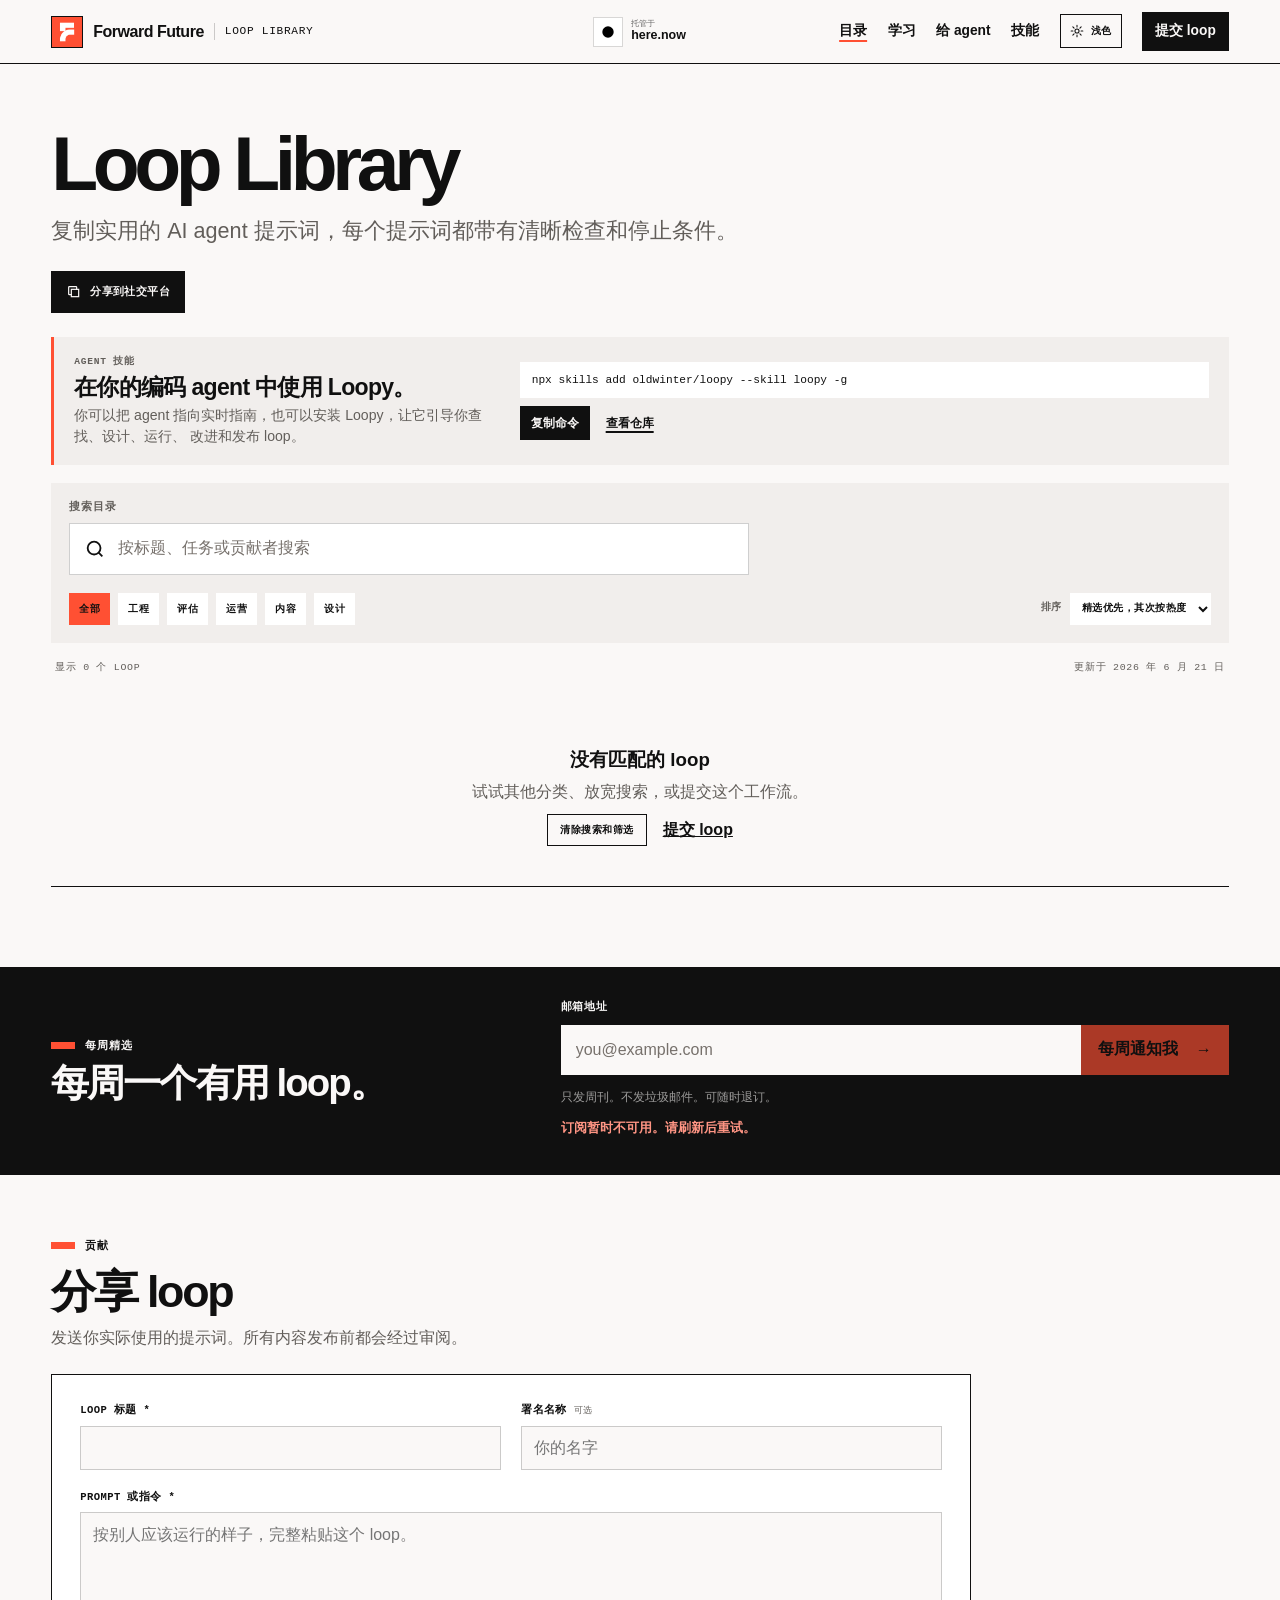
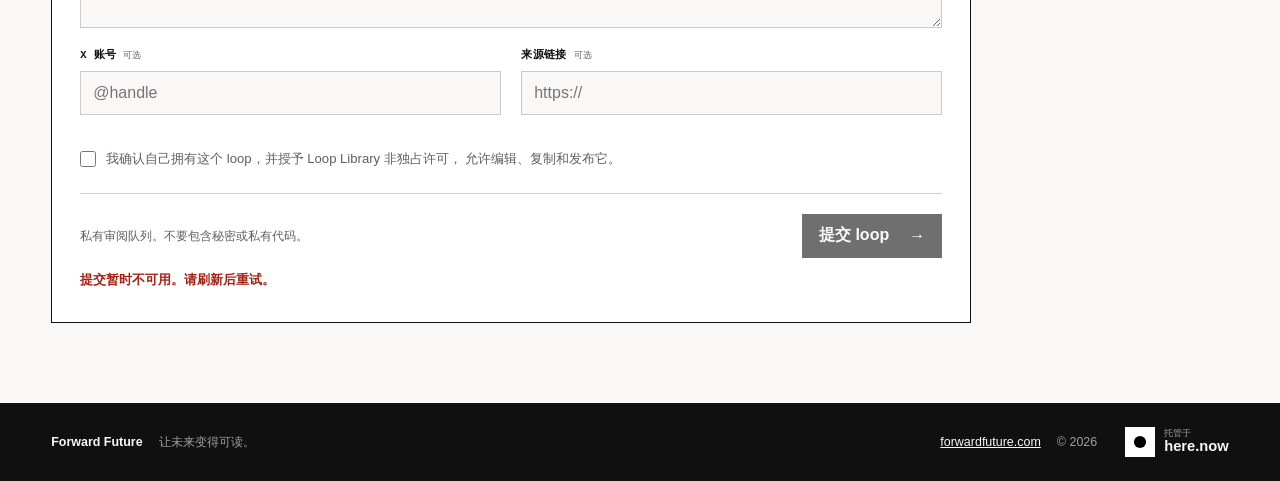
==== commit 7eebf515: "docs: add Chinese translation" ====
--- a/loop-library/site/index.html
+++ b/loop-library/site/index.html
@@ -1,11 +1,11 @@
 <!doctype html>
-<html lang="en">
+<html lang="zh-CN">
   <head>
     <meta charset="utf-8" />
     <meta name="viewport" content="width=device-width, initial-scale=1" />
     <meta
       name="description"
-      content="Copy practical AI agent workflows for engineering, research, editorial work, evaluation, and operations, each with a clear stopping condition."
+      content="复制实用的 AI agent 工作流，覆盖工程、研究、编辑、评估和运营，每个工作流都有清晰的停止条件。"
     />
     <meta name="author" content="Forward Future" />
     <meta
@@ -46,11 +46,11 @@
     <meta property="og:site_name" content="Loop Library" />
     <meta
       property="og:title"
-      content="Loop Library: Repeatable AI Agent Workflows | Forward Future"
+      content="Loop Library：可重复的 AI Agent 工作流 | Forward Future"
     />
     <meta
       property="og:description"
-      content="Repeatable AI agent prompts with practical checks, proof, and stopping conditions."
+      content="带有实际检查、证据和停止条件的可重复 AI agent 提示词。"
     />
     <meta
       property="og:url"
@@ -67,18 +67,18 @@
     <meta property="og:image:type" content="image/png" />
     <meta
       property="og:image:alt"
-      content="Loop Library — repeatable AI agent workflows from Forward Future"
+      content="Loop Library：Forward Future 的可重复 AI agent 工作流"
     />
     <meta property="og:image:width" content="1200" />
     <meta property="og:image:height" content="630" />
     <meta name="twitter:card" content="summary_large_image" />
     <meta
       name="twitter:title"
-      content="Loop Library: Repeatable AI Agent Workflows | Forward Future"
+      content="Loop Library：可重复的 AI Agent 工作流 | Forward Future"
     />
     <meta
       name="twitter:description"
-      content="Repeatable AI agent prompts with practical checks, proof, and stopping conditions."
+      content="带有实际检查、证据和停止条件的可重复 AI agent 提示词。"
     />
     <meta
       name="twitter:image"
@@ -86,7 +86,7 @@
     />
     <meta
       name="twitter:image:alt"
-      content="Loop Library — repeatable AI agent workflows from Forward Future"
+      content="Loop Library：Forward Future 的可重复 AI agent 工作流"
     />
     <link
       rel="canonical"
@@ -100,31 +100,31 @@
     <link
       rel="alternate"
       type="application/atom+xml"
-      title="Loop Library updates"
+      title="Loop Library 更新"
       href="https://signals.forwardfuture.com/loop-library/feed.xml"
     />
     <link
       rel="alternate"
       type="application/json"
-      title="Loop Library catalog"
+      title="Loop Library 目录"
       href="https://signals.forwardfuture.com/loop-library/catalog.json"
     />
     <link
       rel="alternate"
       type="text/markdown"
-      title="Loop Library catalog in Markdown"
+      title="Markdown 格式的 Loop Library 目录"
       href="https://signals.forwardfuture.com/loop-library/catalog.md"
     />
     <link
       rel="alternate"
       type="text/plain"
-      title="Loop Library agent instructions"
+      title="Loop Library agent 指令"
       href="https://signals.forwardfuture.com/loop-library/llms.txt"
     />
     <link
       rel="alternate"
       type="text/plain"
-      title="Loop Library plain-text catalog"
+      title="Loop Library 纯文本目录"
       href="https://signals.forwardfuture.com/loop-library/catalog.txt"
     />
     <link
@@ -154,7 +154,7 @@
       "@id": "https://signals.forwardfuture.com/loop-library/#website",
       "url": "https://signals.forwardfuture.com/loop-library/",
       "name": "Loop Library",
-      "description": "Practical AI agent workflows for engineering, research, editorial work, evaluation, and operations.",
+      "description": "面向工程、研究、编辑、评估和运营的实用 AI agent 工作流。",
       "publisher": {
         "@id": "https://signals.forwardfuture.com/loop-library/#organization"
       }
@@ -164,7 +164,7 @@
       "@id": "https://signals.forwardfuture.com/loop-library/#collection",
       "url": "https://signals.forwardfuture.com/loop-library/",
       "name": "Loop Library",
-      "description": "A practical library of repeatable AI agent workflows with clear checks and stopping conditions.",
+      "description": "一个实用的可重复 AI agent 工作流库，包含清晰检查和停止条件。",
       "dateModified": "2026-06-21",
       "primaryImageOfPage": {
         "@type": "ImageObject",
@@ -188,7 +188,7 @@
       "@type": "DefinedTerm",
       "@id": "https://signals.forwardfuture.com/loop-library/#ai-agent-loop",
       "name": "AI agent loop",
-      "description": "A repeatable workflow in which an AI agent acts on a goal, checks the result, and continues until it reaches an explicit success or stop condition.",
+      "description": "一种可重复工作流：AI agent 围绕目标行动、检查结果，并持续执行直到达到明确成功或停止条件。",
       "url": "https://signals.forwardfuture.com/loop-library/learn/",
       "sameAs": [
         "https://code.claude.com/docs/en/agent-sdk/agent-loop",
@@ -199,10 +199,10 @@
 }
     </script>
     <script src="./script.js?v=20260625-form-protection" defer></script>
-    <title>Loop Library: Repeatable AI Agent Workflows | Forward Future</title>
+    <title>Loop Library：可重复的 AI Agent 工作流 | Forward Future</title>
   </head>
   <body>
-    <a class="skip-link" href="#main">Skip to content</a>
+    <a class="skip-link" href="#main">跳到内容</a>
 
     <header class="site-header">
       <a class="brand-lockup" href="#top" aria-label="Forward Future Loop Library">
@@ -223,7 +223,7 @@
         href="https://here.now/r/signals"
         target="_blank"
         rel="noopener noreferrer"
-        aria-label="Hosted by here.now"
+        aria-label="由 here.now 托管"
       >
         <img
           class="here-now-credit__icon"
@@ -232,28 +232,26 @@
           aria-hidden="true"
         />
         <span class="here-now-credit__text">
-          <small>Hosted by</small>
+          <small>托管于</small>
           <strong>here.now</strong>
         </span>
       </a>
 
-      <nav class="site-nav" aria-label="Primary navigation">
-        <a href="#library" aria-current="page">Loops</a>
-        <a href="./learn/">Learn</a>
-        <a href="./agents/">For agents</a>
+      <nav class="site-nav" aria-label="主导航">
+        <a href="#library" aria-current="page">目录</a>
+        <a href="./learn/">学习</a>
+        <a href="./agents/">给 agent</a>
         <a
-          href="https://github.com/Forward-Future/loopy/tree/main/skills/loopy"
+          href="https://github.com/oldwinter/loopy/tree/main/skills/loopy"
           target="_blank"
           rel="noopener noreferrer"
-          aria-label="Loopy skill on GitHub"
-        >
-          Skill
-        </a>
+          aria-label="GitHub 上的 Loopy 技能"
+        >技能</a>
         <button
           class="theme-toggle"
           id="theme-toggle"
           type="button"
-          aria-label="Switch to dark mode"
+          aria-label="切换到深色模式"
           aria-pressed="false"
         >
           <svg class="theme-icon theme-icon-light" viewBox="0 0 24 24" aria-hidden="true">
@@ -263,23 +261,21 @@
           <svg class="theme-icon theme-icon-dark" viewBox="0 0 24 24" aria-hidden="true">
             <path d="M20 15.2A8.5 8.5 0 0 1 8.8 4a8.5 8.5 0 1 0 11.2 11.2Z"></path>
           </svg>
-          <span class="theme-label theme-label-light">Light</span>
-          <span class="theme-label theme-label-dark">Dark</span>
+          <span class="theme-label theme-label-light">浅色</span>
+          <span class="theme-label theme-label-dark">深色</span>
         </button>
-        <a class="nav-cta" href="#submit">Submit a loop</a>
+        <a class="nav-cta" href="#submit">提交 loop</a>
       </nav>
-      <nav class="mobile-site-nav" aria-label="Primary navigation on small screens">
-        <a href="#library" aria-current="page">Loops</a>
-        <a href="./learn/">Learn</a>
-        <a href="./agents/">For agents</a>
+      <nav class="mobile-site-nav" aria-label="小屏主导航">
+        <a href="#library" aria-current="page">目录</a>
+        <a href="./learn/">学习</a>
+        <a href="./agents/">给 agent</a>
         <a
-          href="https://github.com/Forward-Future/loopy/tree/main/skills/loopy"
+          href="https://github.com/oldwinter/loopy/tree/main/skills/loopy"
           target="_blank"
           rel="noopener noreferrer"
-          aria-label="Loopy skill on GitHub"
-        >
-          Skill
-        </a>
+          aria-label="GitHub 上的 Loopy 技能"
+        >技能</a>
       </nav>
     </header>
 
@@ -289,23 +285,22 @@
           <div class="library-intro">
             <h1>Loop Library</h1>
             <p class="hero-lede">
-              Copy practical AI agent prompts with clear checks and stopping
-              conditions.
+              复制实用的 AI agent 提示词，每个提示词都带有清晰检查和停止条件。
             </p>
-            <div class="share-actions" aria-label="Share Loop Library">
+            <div class="share-actions" aria-label="分享 Loop Library">
               <button
                 class="share-action share-action-primary"
                 type="button"
                 data-copy-social-post
-                data-post-text="Find Loops and create your own - Loop Library"
+                data-post-text="查找 loop，并创建你自己的 loop - Loop Library"
                 data-post-url="https://signals.forwardfuture.com/loop-library/"
-                aria-label="Copy a Loop Library social post"
+                aria-label="复制 Loop Library 社交帖子"
               >
                 <svg class="share-copy-icon" viewBox="0 0 24 24" aria-hidden="true">
                   <rect x="8" y="8" width="11" height="11"></rect>
                   <path d="M16 8V5a1 1 0 0 0-1-1H5a1 1 0 0 0-1 1v10a1 1 0 0 0 1 1h3"></path>
                 </svg>
-                <span>Share on social</span>
+                <span>分享到社交平台</span>
               </button>
             </div>
           </div>
@@ -318,19 +313,19 @@
           aria-labelledby="agent-skill-title"
         >
           <div class="skill-promo-copy">
-            <p class="skill-promo-kicker">Agent skill</p>
+            <p class="skill-promo-kicker">Agent 技能</p>
             <h2 id="agent-skill-title">
-              Use Loopy in your coding agent.
+              在你的编码 agent 中使用 Loopy。
             </h2>
             <p>
-              Send an agent to the live guide, or install Loopy for guided
-              finding, crafting, running, improving, and publishing of loops.
+              你可以把 agent 指向实时指南，也可以安装 Loopy，让它引导你查找、设计、运行、
+              改进和发布 loop。
             </p>
           </div>
 
           <div class="skill-promo-actions">
             <code class="skill-install-command" data-skill-install-command
-              >npx skills add Forward-Future/loopy --skill loopy
+              >npx skills add oldwinter/loopy --skill loopy
               -g</code
             >
             <div class="skill-action-row">
@@ -339,15 +334,15 @@
                 type="button"
                 data-copy-skill-command
               >
-                <span>Copy command</span>
+                <span>复制命令</span>
               </button>
               <a
                 class="skill-github-link"
-                href="https://github.com/Forward-Future/loopy"
+                href="https://github.com/oldwinter/loopy"
                 target="_blank"
                 rel="noopener noreferrer"
               >
-                View repository
+                查看仓库
               </a>
             </div>
           </div>
@@ -355,7 +350,7 @@
 
         <div class="library-controls">
           <label class="search-control">
-            <span class="search-control-label">Search the library</span>
+            <span class="search-control-label">搜索目录</span>
             <span class="search-field">
               <svg viewBox="0 0 24 24" aria-hidden="true">
                 <circle cx="11" cy="11" r="7"></circle>
@@ -364,7 +359,7 @@
               <input
                 id="loop-search"
                 type="search"
-                placeholder="Search by title, task, or contributor"
+                placeholder="按标题、任务或贡献者搜索"
                 autocomplete="off"
               />
             </span>
@@ -374,7 +369,7 @@
             <div
               class="category-filters"
               role="group"
-              aria-label="Filter loops by category"
+              aria-label="按分类筛选 loop"
             >
               <button
                 class="category-filter is-active"
@@ -382,7 +377,7 @@
                 data-category-filter="all"
                 aria-pressed="true"
               >
-                All
+                全部
               </button>
               <button
                 class="category-filter"
@@ -390,7 +385,7 @@
                 data-category-filter="engineering"
                 aria-pressed="false"
               >
-                Engineering
+                工程
               </button>
               <button
                 class="category-filter"
@@ -398,7 +393,7 @@
                 data-category-filter="evaluation"
                 aria-pressed="false"
               >
-                Evaluation
+                评估
               </button>
               <button
                 class="category-filter"
@@ -406,7 +401,7 @@
                 data-category-filter="operations"
                 aria-pressed="false"
               >
-                Operations
+                运营
               </button>
               <button
                 class="category-filter"
@@ -414,7 +409,7 @@
                 data-category-filter="content"
                 aria-pressed="false"
               >
-                Content
+                内容
               </button>
               <button
                 class="category-filter"
@@ -422,16 +417,16 @@
                 data-category-filter="design"
                 aria-pressed="false"
               >
-                Design
+                设计
               </button>
             </div>
 
             <label class="sort-control" for="loop-sort">
-              <span>Sort</span>
+              <span>排序</span>
               <select id="loop-sort">
-                <option value="featured">Featured, then popular</option>
-                <option value="newest">Newest → oldest</option>
-                <option value="oldest">Oldest → newest</option>
+                <option value="featured">精选优先，其次按热度</option>
+                <option value="newest">最新 → 最早</option>
+                <option value="oldest">最早 → 最新</option>
                 <option value="alphabetical">A–Z</option>
               </select>
             </label>
@@ -439,8 +434,8 @@
         </div>
 
         <div class="results-line">
-          <p id="results-count" aria-live="polite">Showing 0 loops</p>
-          <time datetime="2026-06-21">Updated Jun 21, 2026</time>
+          <p id="results-count" aria-live="polite">显示 0 个 loop</p>
+          <time datetime="2026-06-21">更新于 2026 年 6 月 21 日</time>
         </div>
 
         <div class="table-wrap">
@@ -451,7 +446,7 @@
             <thead>
               <tr>
                 <th scope="col">Loop</th>
-                <th scope="col"><span class="sr-only">Action</span></th>
+                <th scope="col"><span class="sr-only">操作</span></th>
               </tr>
             </thead>
             <tbody>
@@ -464,20 +459,20 @@
         </div>
 
         <div class="empty-state" id="empty-state" hidden>
-          <h3>No matching loops</h3>
-          <p>Try another category, broaden your search, or submit the workflow.</p>
+          <h3>没有匹配的 loop</h3>
+          <p>试试其他分类、放宽搜索，或提交这个工作流。</p>
           <div class="empty-state-actions">
             <button class="empty-state-reset" id="clear-filters" type="button">
-              Clear search &amp; filters
+              清除搜索和筛选
             </button>
-            <a href="#submit">Submit a loop</a>
+            <a href="#submit">提交 loop</a>
           </div>
         </div>
 
         <nav
           class="pagination"
           id="library-pagination"
-          aria-label="Loop pages"
+          aria-label="Loop 分页"
           hidden
         >
           <button
@@ -485,21 +480,21 @@
             id="pagination-previous"
             type="button"
           >
-            Previous
+            上一页
           </button>
           <p
             class="pagination-status"
             id="pagination-status"
             aria-live="polite"
           >
-            Page 1 of 2
+            第 1 页，共 2 页
           </p>
           <button
             class="pagination-button"
             id="pagination-next"
             type="button"
           >
-            Next
+            下一页
           </button>
         </nav>
 
@@ -508,12 +503,12 @@
       <section class="newsletter-section" id="weekly">
         <div class="page-width newsletter-layout">
           <div class="newsletter-copy">
-            <p class="eyebrow">Weekly picks</p>
-            <h2>One useful loop, once a week.</h2>
+            <p class="eyebrow">每周精选</p>
+            <h2>每周一个有用 loop。</h2>
           </div>
 
           <form class="newsletter-form" id="weekly-form" novalidate>
-            <label for="weekly-email">Email address</label>
+            <label for="weekly-email">邮箱地址</label>
             <div class="newsletter-form-row">
               <input
                 id="weekly-email"
@@ -526,7 +521,7 @@
                 required
               />
               <button class="newsletter-button" type="submit" disabled>
-                <span>Notify me weekly</span>
+                <span>每周通知我</span>
                 <span aria-hidden="true">&rarr;</span>
               </button>
             </div>
@@ -534,12 +529,12 @@
             <div
               class="form-verification form-verification--newsletter"
               id="weekly-turnstile"
-              aria-label="Spam protection"
+              aria-label="反垃圾验证"
             ></div>
 
             <div class="form-trap" aria-hidden="true">
               <label>
-                Company
+                公司
                 <input
                   name="newsletter_company"
                   type="text"
@@ -550,7 +545,7 @@
             </div>
 
             <p class="newsletter-note">
-              Weekly only. No spam. Unsubscribe anytime.
+              只发周刊。不发垃圾邮件。可随时退订。
             </p>
             <p
               class="form-status newsletter-status"
@@ -564,44 +559,44 @@
 
       <section class="submission-section page-width" id="submit">
         <div class="submission-header">
-          <p class="eyebrow">Contribute</p>
-          <h2>Share a loop</h2>
-          <p>Send the prompt you actually use. We review everything before publishing.</p>
+          <p class="eyebrow">贡献</p>
+          <h2>分享 loop</h2>
+          <p>发送你实际使用的提示词。所有内容发布前都会经过审阅。</p>
         </div>
 
         <form class="submission-form" id="loop-form" novalidate>
           <div class="field-grid">
             <label class="field">
-              <span>Loop title *</span>
+              <span>Loop 标题 *</span>
               <input name="loop_title" type="text" maxlength="120" required />
             </label>
 
             <label class="field">
-              <span>Name for attribution <small>optional</small></span>
+              <span>署名名称 <small>可选</small></span>
               <input
                 name="name"
                 type="text"
                 maxlength="80"
                 autocomplete="name"
-                placeholder="Your name"
+                placeholder="你的名字"
               />
             </label>
           </div>
 
           <label class="field">
-            <span>Prompt or instructions *</span>
+            <span>Prompt 或指令 *</span>
             <textarea
               name="instructions"
               rows="5"
               maxlength="3000"
-              placeholder="Paste the loop exactly as someone should run it."
+              placeholder="按别人应该运行的样子，完整粘贴这个 loop。"
               required
             ></textarea>
           </label>
 
           <div class="field-grid">
             <label class="field">
-              <span>X handle <small>optional</small></span>
+              <span>X 账号 <small>可选</small></span>
               <input
                 name="x_handle"
                 type="text"
@@ -611,12 +606,12 @@
                 spellcheck="false"
                 pattern="@?[A-Za-z0-9_]{1,15}"
                 placeholder="@handle"
-                title="Enter an X handle such as @handle."
+                title="输入类似 @handle 的 X 账号。"
               />
             </label>
 
             <label class="field">
-              <span>Source link <small>optional</small></span>
+              <span>来源链接 <small>可选</small></span>
               <input
                 name="source_url"
                 type="url"
@@ -629,7 +624,7 @@
 
           <div class="form-trap" aria-hidden="true">
             <label>
-              Company
+              公司
               <input
                 name="company"
                 type="text"
@@ -642,23 +637,23 @@
           <div
             class="form-verification"
             id="loop-turnstile"
-            aria-label="Spam protection"
+            aria-label="反垃圾验证"
           ></div>
 
           <label class="consent-field">
             <input name="permission" type="checkbox" required />
             <span>
-              I confirm that I own this loop and grant Loop Library a
-              non-exclusive license to edit, reproduce, and publish it.
+              我确认自己拥有这个 loop，并授予 Loop Library 非独占许可，
+              允许编辑、复制和发布它。
             </span>
           </label>
 
           <div class="form-footer">
             <p>
-              Private review queue. Never include secrets or private code.
+              私有审阅队列。不要包含秘密或私有代码。
             </p>
             <button class="submit-button" type="submit" disabled>
-              <span>Submit loop</span>
+              <span>提交 loop</span>
               <span aria-hidden="true">&rarr;</span>
             </button>
           </div>
@@ -670,7 +665,7 @@
 
     <footer class="site-footer">
       <div class="page-width footer-inner">
-        <p><strong>Forward Future</strong> <span>Make the future legible.</span></p>
+        <p><strong>Forward Future</strong> <span>让未来变得可读。</span></p>
         <div class="footer-actions">
           <p>
             <a href="https://forwardfuture.com/" rel="noopener">forwardfuture.com</a>
@@ -682,7 +677,7 @@
             href="https://here.now/r/signals"
             target="_blank"
             rel="noopener noreferrer"
-            aria-label="Hosted by here.now"
+            aria-label="由 here.now 托管"
           >
             <img
               class="here-now-credit__icon"
@@ -691,7 +686,7 @@
               aria-hidden="true"
             />
             <span class="here-now-credit__text">
-              <small>Hosted by</small>
+              <small>托管于</small>
               <strong>here.now</strong>
             </span>
           </a>
--- a/loop-library/site/styles.css
+++ b/loop-library/site/styles.css
@@ -1860,6 +1860,7 @@
   font-weight: 800;
   letter-spacing: -0.075em;
   line-height: 0.9;
+  overflow-wrap: anywhere;
 }
 
 .article-header p,
@@ -2057,7 +2058,8 @@
   color: var(--ink);
   font-family: var(--font-mono);
   font-size: 0.84rem;
-  white-space: nowrap;
+  overflow-wrap: anywhere;
+  white-space: normal;
 }
 
 .site-footer {
